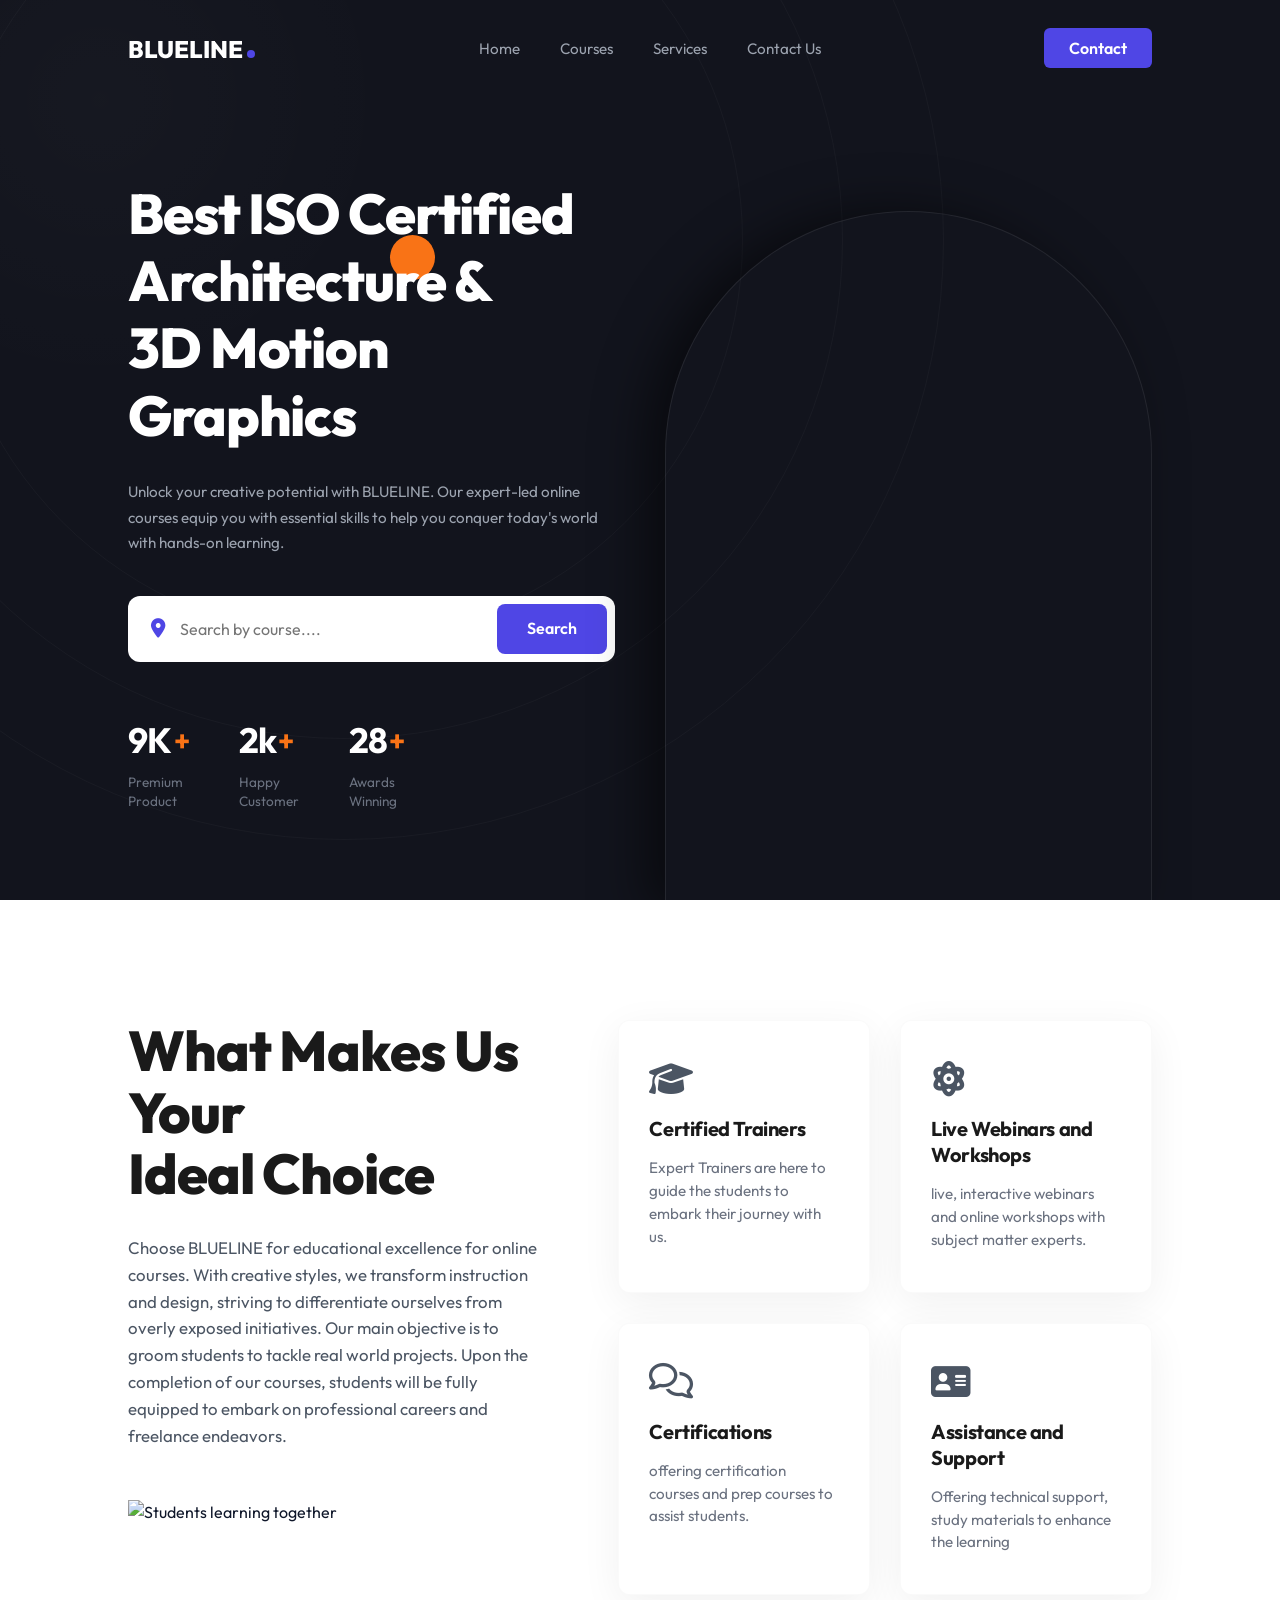
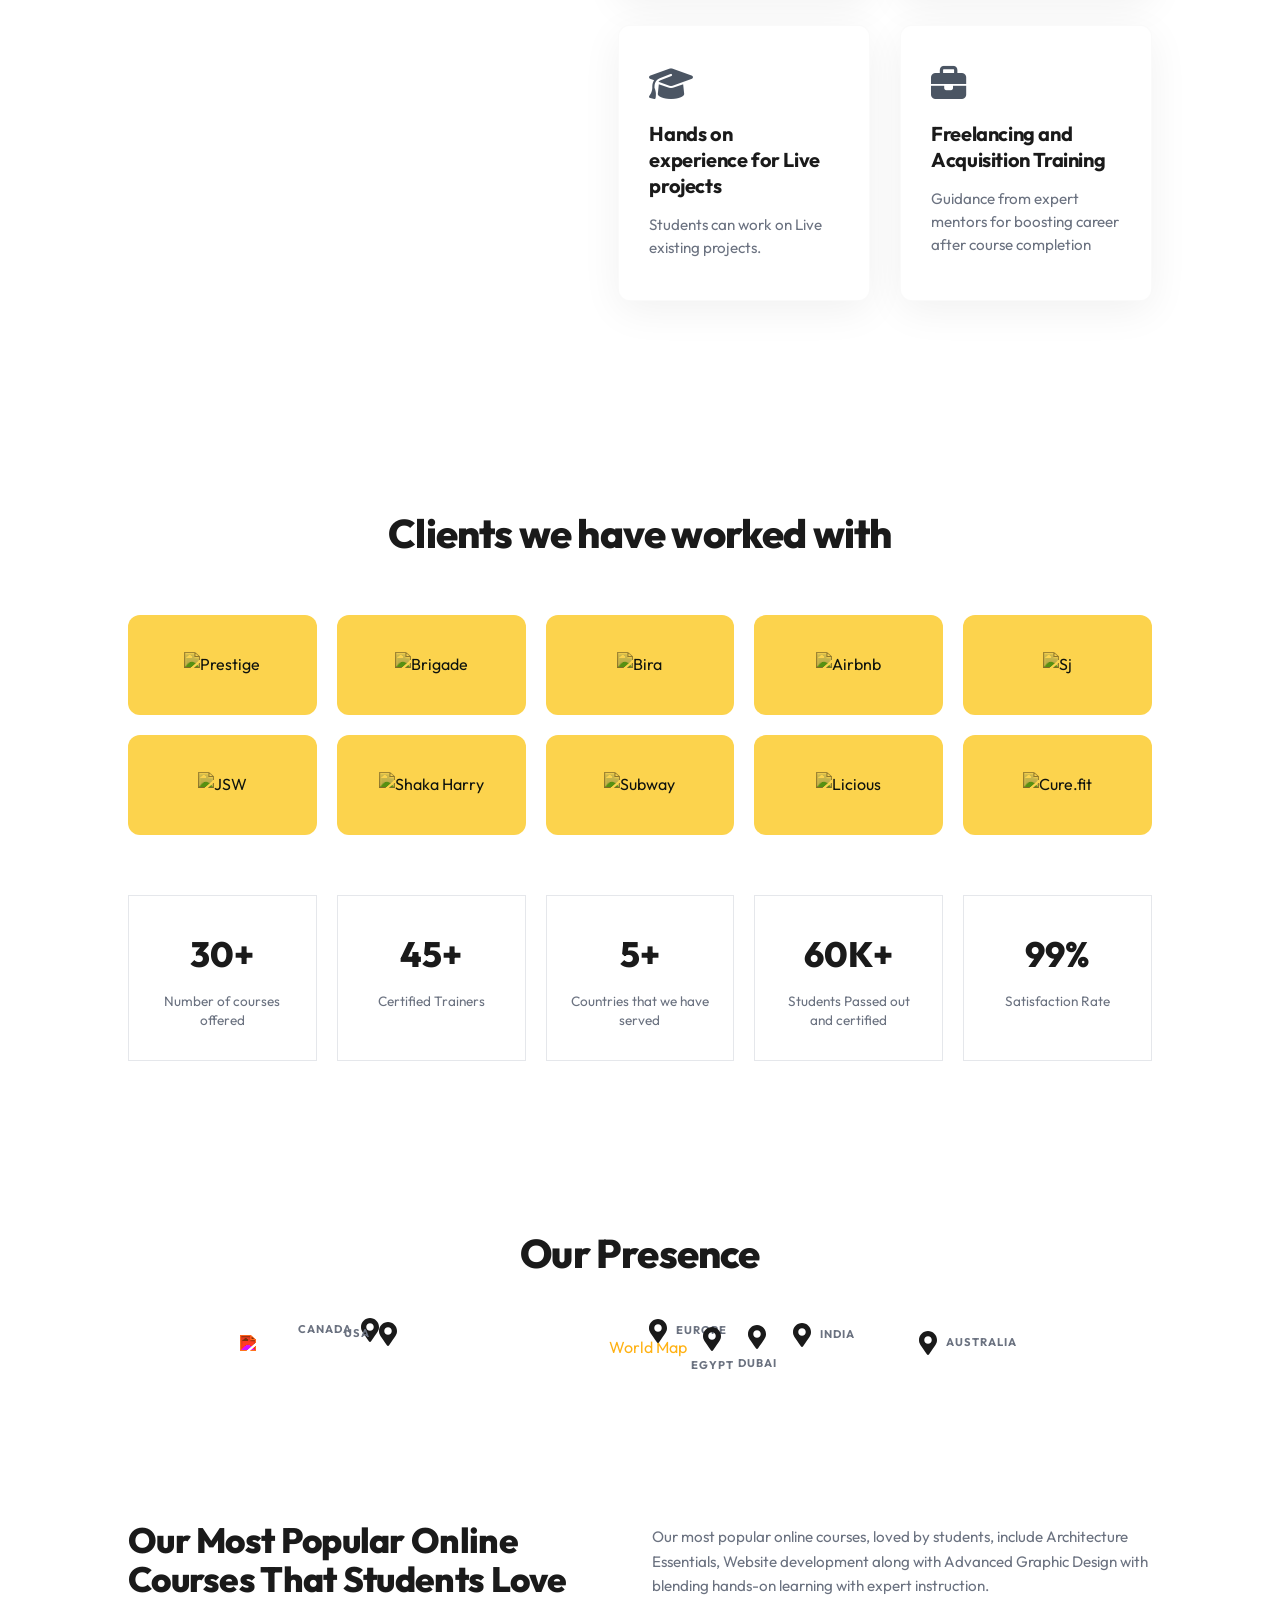
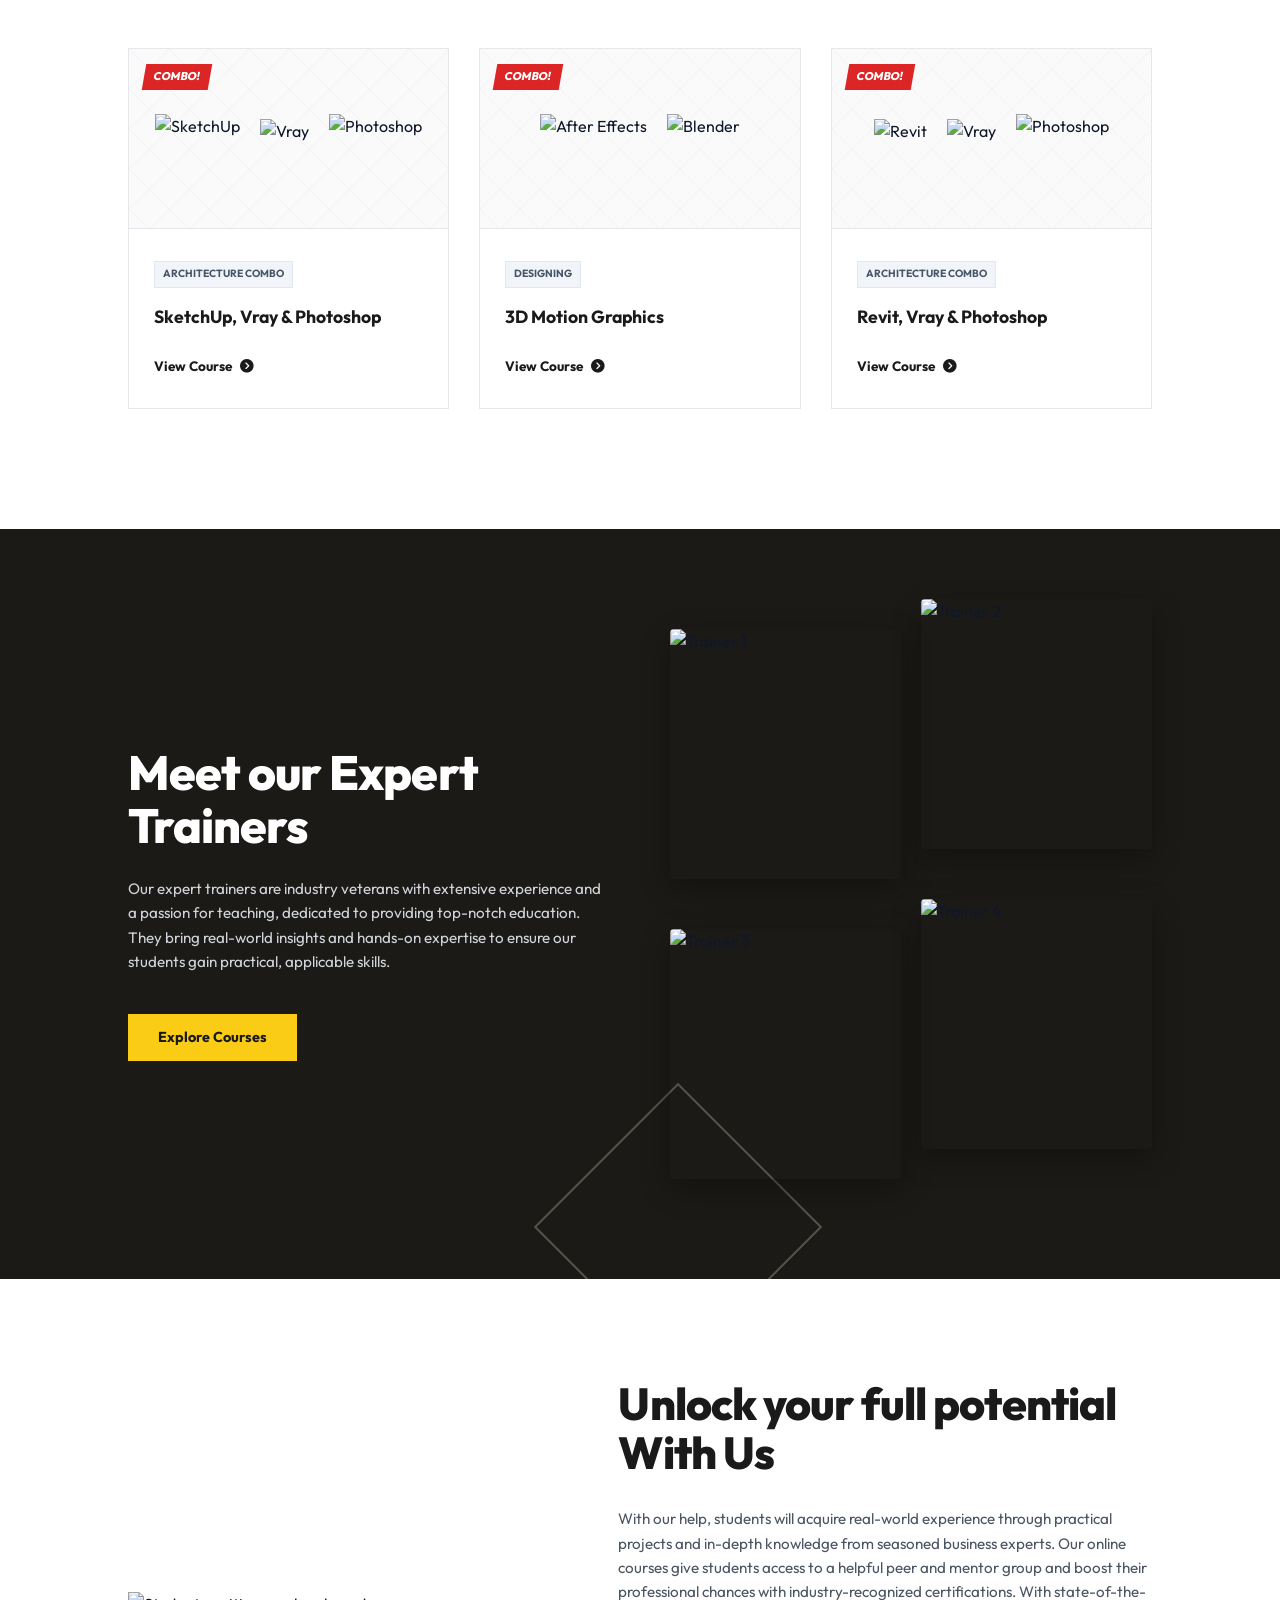
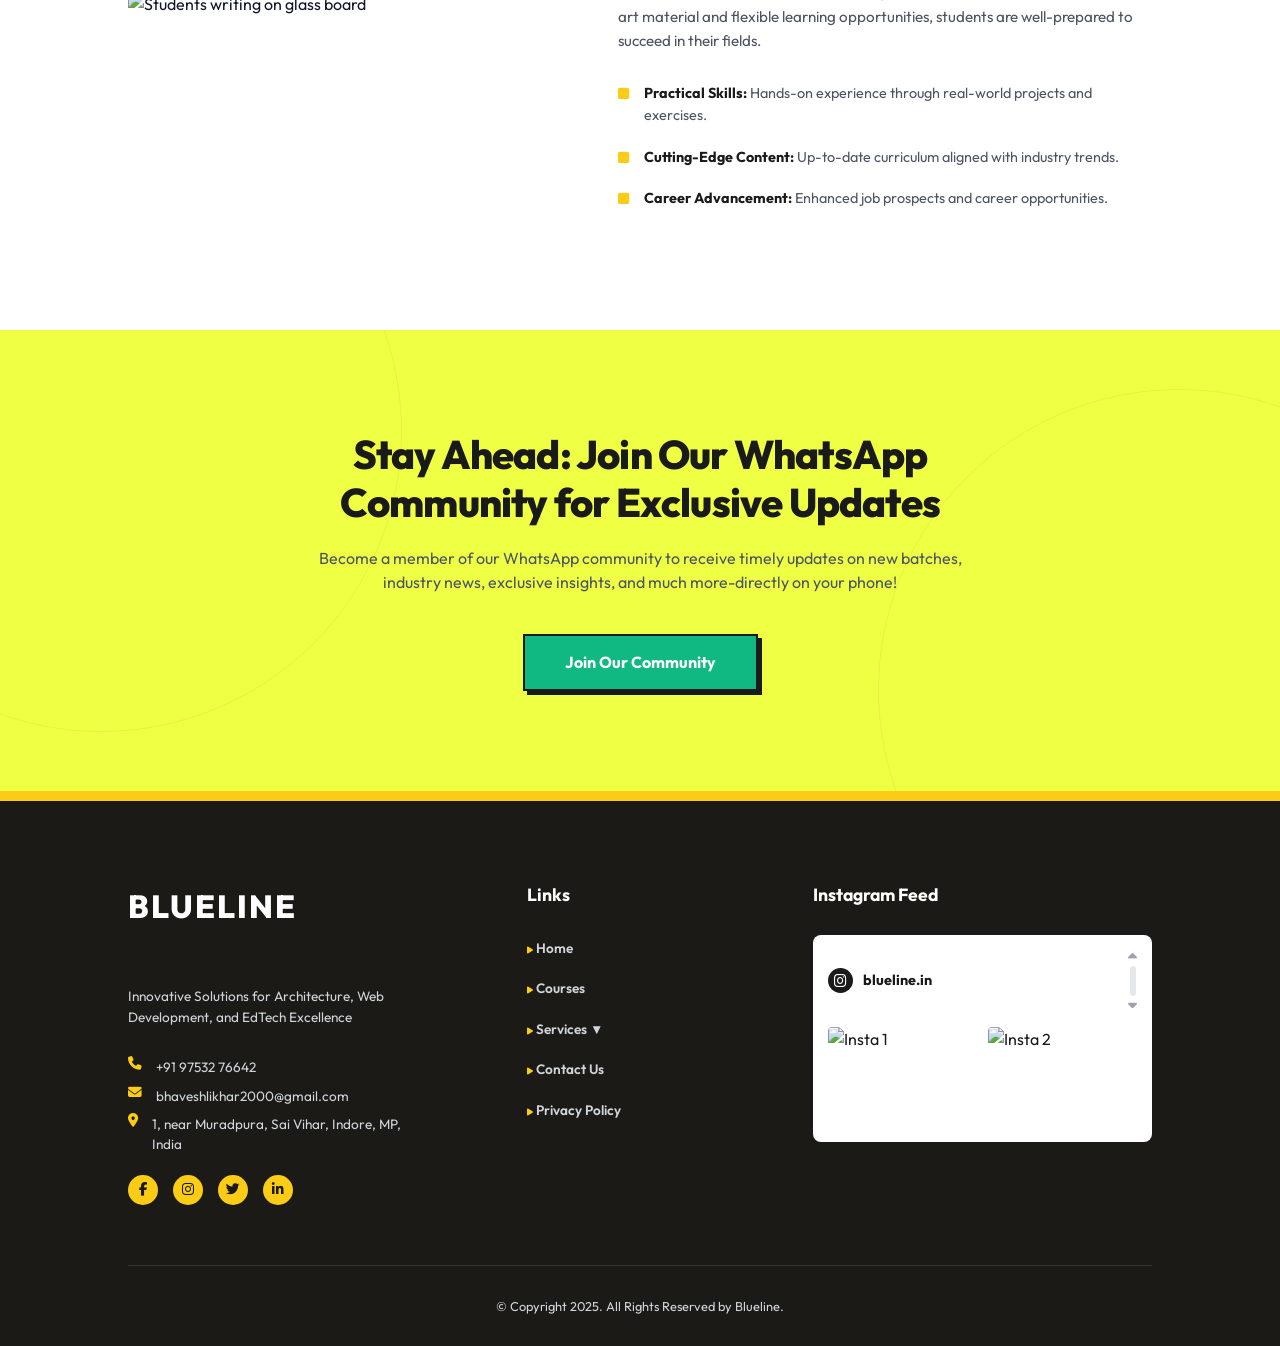
==== index.html @ f43b5055 "Initial commit - Blueline website" ====
<!DOCTYPE html>
<html lang="en">
<head>
    <meta charset="UTF-8">
    <meta name="viewport" content="width=device-width, initial-scale=1.0">
    <title>Blueline | Premier Architecture & 3D Motion Graphics</title>
    <link rel="stylesheet" href="style.css">
    <link rel="preconnect" href="https://fonts.googleapis.com">
    <link rel="preconnect" href="https://fonts.gstatic.com" crossorigin>
    <link href="https://fonts.googleapis.com/css2?family=Outfit:wght@300;400;500;600;700;800&display=swap" rel="stylesheet">
    <link rel="stylesheet" href="https://cdnjs.cloudflare.com/ajax/libs/font-awesome/6.4.0/css/all.min.css">
    <script src="https://cdnjs.cloudflare.com/ajax/libs/gsap/3.12.2/gsap.min.js"></script>
    <script src="https://cdnjs.cloudflare.com/ajax/libs/gsap/3.12.2/ScrollTrigger.min.js"></script>
</head>
<body>

    <!-- NEW HOMYZ-STYLE HERO + NAVBAR -->
    <div class="h-page-bg" id="home">
        <div class="h-bg-rings"></div>
        <div class="h-bg-glow"></div>

        <!-- NAVBAR INSIDE DARK CONTAINER -->
        <nav class="h-navbar">
            <a href="#" class="h-logo">BLUELINE<span class="h-dot"></span></a>
            <ul class="h-nav-links">
                <li><a href="#home">Home</a></li>
                <li><a href="courses.html">Courses</a></li>
                <li><a href="https://www.ishanainterio.in/" target="_blank">Services</a></li>
                <li><a href="contact.html">Contact Us</a></li>
            </ul>
            <div class="h-nav-right">
                <a href="contact.html" class="h-btn-contact">Contact</a>
            </div>
        </nav>

        
        <section class="h-hero">
            <div class="h-hero-container">
                <div class="h-hero-left">
                    <div class="h-title-wrap">
                        <div class="h-orange-circle-bg"></div>
                        <h1>Best ISO Certified<br>Architecture &<br>3D Motion Graphics</h1>
                    </div>
                    <p>Unlock your creative potential with BLUELINE. Our expert-led online courses equip you with essential skills to help you conquer today's world with hands-on learning.</p>
                    
                    <div class="h-search-box">
                        <i class="fa-solid fa-location-dot h-search-icon"></i>
                        <input type="text" placeholder="Search by course....">
                        <a href="courses.html" class="h-btn-search" style="text-decoration:none; display:flex; align-items:center;">Search</a>
                    </div>

                    <div class="h-stats">
                        <div class="h-stat-item">
                            <h3>9K<span class="h-text-orange">+</span></h3>
                            <p>Premium<br>Product</p>
                        </div>
                        <div class="h-stat-item">
                            <h3>2k<span class="h-text-orange">+</span></h3>
                            <p>Happy<br>Customer</p>
                        </div>
                        <div class="h-stat-item">
                            <h3>28<span class="h-text-orange">+</span></h3>
                            <p>Awards<br>Winning</p>
                        </div>
                    </div>
                </div>
                <div class="h-hero-right">
                    <div class="h-arch-image">
                        <img src="https://images.unsplash.com/photo-1486406146926-c627a92ad1ab?auto=format&fit=crop&q=80&w=700" alt="Architecture">
                    </div>
                </div>
            </div>
        </section>
    </div>

    <section class="ideal-choice" id="ideal-choice">
        <div class="ideal-choice-container">
            <!-- Left Content -->
            <div class="ideal-choice-content">
                <h2>What Makes Us Your<br>Ideal Choice</h2>
                <p>Choose BLUELINE for educational excellence for online courses. With creative styles, we transform instruction and design, striving to differentiate ourselves from overly exposed initiatives. Our main objective is to groom students to tackle real world projects. Upon the completion of our courses, students will be fully equipped to embark on professional careers and freelance endeavors.</p>
                <div class="ideal-image-wrapper">
                    <img src="https://images.unsplash.com/photo-1522202176988-66273c2fd55f?auto=format&fit=crop&q=80&w=800" alt="Students learning together">
                </div>
            </div>
            
            <!-- Right Content (Grid) -->
            <div class="ideal-choice-grid">
                <div class="ideal-card reveal">
                    <div class="icon-wrap">
                        <i class="fa-solid fa-graduation-cap"></i>
                    </div>
                    <h3>Certified Trainers</h3>
                    <p>Expert Trainers are here to guide the students to embark their journey with us.</p>
                </div>
                <div class="ideal-card reveal">
                    <div class="icon-wrap">
                        <i class="fa-solid fa-atom"></i>
                    </div>
                    <h3>Live Webinars and<br>Workshops</h3>
                    <p>live, interactive webinars and online workshops with subject matter experts.</p>
                </div>
                <div class="ideal-card reveal">
                    <div class="icon-wrap">
                        <i class="fa-regular fa-comments"></i>
                    </div>
                    <h3>Certifications</h3>
                    <p>offering certification courses and prep courses to assist students.</p>
                </div>
                <div class="ideal-card reveal">
                    <div class="icon-wrap">
                        <i class="fa-solid fa-address-card"></i>
                    </div>
                    <h3>Assistance and<br>Support</h3>
                    <p>Offering technical support, study materials to enhance the learning</p>
                </div>
                <div class="ideal-card reveal">
                    <div class="icon-wrap">
                        <i class="fa-solid fa-graduation-cap"></i>
                    </div>
                    <h3>Hands on<br>experience for Live<br>projects</h3>
                    <p>Students can work on Live existing projects.</p>
                </div>
                <div class="ideal-card reveal">
                    <div class="icon-wrap">
                        <i class="fa-solid fa-briefcase"></i>
                    </div>
                    <h3>Freelancing and<br>Acquisition Training</h3>
                    <p>Guidance from expert mentors for boosting career after course completion</p>
                </div>
            </div>
        </div>
    </section>

    <!-- New Sections -->
    <section class="clients-section">
        <h2 class="section-title">Clients we have worked with</h2>
        <div class="clients-grid">
            <div class="client-logo"><img src="https://via.placeholder.com/150x60/fcd34d/333?text=Prestige" alt="Prestige"></div>
            <div class="client-logo"><img src="https://via.placeholder.com/150x60/fcd34d/333?text=BRIGADE" alt="Brigade"></div>
            <div class="client-logo"><img src="https://via.placeholder.com/150x60/fcd34d/333?text=BIRA+91" alt="Bira"></div>
            <div class="client-logo"><img src="https://via.placeholder.com/150x60/fcd34d/333?text=airbnb" alt="Airbnb"></div>
            <div class="client-logo"><img src="https://via.placeholder.com/150x60/fcd34d/333?text=Sj" alt="Sj"></div>
            <div class="client-logo"><img src="https://via.placeholder.com/150x60/fcd34d/333?text=JSW" alt="JSW"></div>
            <div class="client-logo"><img src="https://via.placeholder.com/150x60/fcd34d/333?text=SHAKA+HARRY" alt="Shaka Harry"></div>
            <div class="client-logo"><img src="https://via.placeholder.com/150x60/fcd34d/333?text=SUBWAY" alt="Subway"></div>
            <div class="client-logo"><img src="https://via.placeholder.com/150x60/fcd34d/333?text=Licious" alt="Licious"></div>
            <div class="client-logo"><img src="https://via.placeholder.com/150x60/fcd34d/333?text=Cure.fit" alt="Cure.fit"></div>
        </div>
        
        <div class="stats-row">
            <div class="stat-box">
                <h4>30+</h4>
                <p>Number of courses offered</p>
            </div>
            <div class="stat-box">
                <h4>45+</h4>
                <p>Certified Trainers</p>
            </div>
            <div class="stat-box">
                <h4>5+</h4>
                <p>Countries that we have served</p>
            </div>
            <div class="stat-box">
                <h4>60K+</h4>
                <p>Students Passed out and certified</p>
            </div>
            <div class="stat-box">
                <h4>99%</h4>
                <p>Satisfaction Rate</p>
            </div>
        </div>
    </section>

    <section class="presence-section">
        <h2 class="section-title">Our Presence</h2>
        <div class="map-container">
            <img src="https://upload.wikimedia.org/wikipedia/commons/8/80/World_map_-_low_resolution.svg" alt="World Map" style="filter: invert(79%) sepia(50%) saturate(1455%) hue-rotate(345deg) brightness(101%) contrast(104%); width: 100%; max-width: 800px; margin: 0 auto; display: block;">
            <!-- Pointers -->
            <div class="map-pin" style="top: 25%; left: 20%;"><span>CANADA</span></div>
            <div class="map-pin" style="top: 40%; left: 22%;"><span>USA</span></div>
            <div class="map-pin" style="top: 30%; left: 52%;"><span>EUROPE</span></div>
            <div class="map-pin" style="top: 45%; left: 68%;"><span>INDIA</span></div>
            <div class="map-pin" style="top: 55%; left: 63%;"><span>DUBAI</span></div>
            <div class="map-pin" style="top: 60%; left: 58%;"><span>EGYPT</span></div>
            <div class="map-pin" style="top: 75%; left: 82%;"><span>AUSTRALIA</span></div>
        </div>
    </section>

    <section class="popular-courses-section">
        <div class="courses-header">
            <h2 class="section-title" style="text-align: left; max-width: 600px;">Our Most Popular Online Courses That Students Love</h2>
            <p>Our most popular online courses, loved by students, include Architecture Essentials, Website development along with Advanced Graphic Design with blending hands-on learning with expert instruction.</p>
        </div>
        
        <div class="courses-row">
            <div class="course-col">
                <div class="course-visual">
                    <span class="combo-badge">COMBO!</span>
                    <div class="software-icons">
                        <img src="https://upload.wikimedia.org/wikipedia/commons/5/59/SketchUp_Logo.svg" alt="SketchUp">
                        <img src="https://upload.wikimedia.org/wikipedia/commons/b/b5/V-Ray_Logo.png" alt="Vray" style="height: 40px; object-fit: contain;">
                        <img src="https://upload.wikimedia.org/wikipedia/commons/a/af/Adobe_Photoshop_CC_icon.svg" alt="Photoshop">
                    </div>
                </div>
                <div class="course-details">
                    <span class="cat-label">ARCHITECTURE COMBO</span>
                    <h4>SketchUp, Vray & Photoshop</h4>
                    <a href="#" class="view-course">View Course <i class="fa-solid fa-circle-chevron-right"></i></a>
                </div>
            </div>
            <div class="course-col">
                <div class="course-visual">
                    <span class="combo-badge">COMBO!</span>
                    <div class="software-icons">
                        <img src="https://upload.wikimedia.org/wikipedia/commons/c/cb/Adobe_After_Effects_CC_icon.svg" alt="After Effects">
                        <img src="https://upload.wikimedia.org/wikipedia/commons/0/0c/Blender_logo_no_text.svg" alt="Blender">
                    </div>
                </div>
                <div class="course-details">
                    <span class="cat-label">DESIGNING</span>
                    <h4>3D Motion Graphics</h4>
                    <a href="#" class="view-course">View Course <i class="fa-solid fa-circle-chevron-right"></i></a>
                </div>
            </div>
            <div class="course-col">
                <div class="course-visual">
                    <span class="combo-badge">COMBO!</span>
                    <div class="software-icons">
                        <img src="https://upload.wikimedia.org/wikipedia/commons/8/87/Revit_2022_Icon.png" alt="Revit" style="height: 40px;">
                        <img src="https://upload.wikimedia.org/wikipedia/commons/b/b5/V-Ray_Logo.png" alt="Vray" style="height: 40px; object-fit: contain;">
                        <img src="https://upload.wikimedia.org/wikipedia/commons/a/af/Adobe_Photoshop_CC_icon.svg" alt="Photoshop">
                    </div>
                </div>
                <div class="course-details">
                    <span class="cat-label">ARCHITECTURE COMBO</span>
                    <h4>Revit, Vray & Photoshop</h4>
                    <a href="#" class="view-course">View Course <i class="fa-solid fa-circle-chevron-right"></i></a>
                </div>
            </div>
        </div>
    </section>

    <div class="expert-trainers-section">
        <div class="trainers-content">
            <h2>Meet our Expert<br>Trainers</h2>
            <p>Our expert trainers are industry veterans with extensive experience and a passion for teaching, dedicated to providing top-notch education. They bring real-world insights and hands-on expertise to ensure our students gain practical, applicable skills.</p>
            <a href="#" class="explore-btn">Explore Courses</a>
        </div>
        <div class="trainers-grid">
            <img src="https://images.unsplash.com/photo-1573496359142-b8d87734a5a2?auto=format&fit=crop&q=80&w=400" alt="Trainer 1" class="t-img-1">
            <img src="https://images.unsplash.com/photo-1522071820081-009f0129c71c?auto=format&fit=crop&q=80&w=400" alt="Trainer 2" class="t-img-2">
            <img src="https://images.unsplash.com/photo-1556761175-5975db4db560?auto=format&fit=crop&q=80&w=400" alt="Trainer 3" class="t-img-3">
            <img src="https://images.unsplash.com/photo-1573497019940-1c28c88b4f3e?auto=format&fit=crop&q=80&w=400" alt="Trainer 4" class="t-img-4">
        </div>
    </div>

    <section class="unlock-potential-section">
        <div class="unlock-container">
            <div class="unlock-image-wrapper">
                <img src="https://images.unsplash.com/photo-1552664730-d307ca884978?auto=format&fit=crop&q=80&w=800" alt="Students writing on glass board">
            </div>
            <div class="unlock-content">
                <h2>Unlock your full potential<br>With Us</h2>
                <p>With our help, students will acquire real-world experience through practical projects and in-depth knowledge from seasoned business experts. Our online courses give students access to a helpful peer and mentor group and boost their professional chances with industry-recognized certifications. With state-of-the-art material and flexible learning opportunities, students are well-prepared to succeed in their fields.</p>
                <ul class="unlock-benefits">
                    <li>
                        <i class="fa-solid fa-square" style="color: #facc15;"></i>
                        <span><strong>Practical Skills:</strong> Hands-on experience through real-world projects and exercises.</span>
                    </li>
                    <li>
                        <i class="fa-solid fa-square" style="color: #facc15;"></i>
                        <span><strong>Cutting-Edge Content:</strong> Up-to-date curriculum aligned with industry trends.</span>
                    </li>
                    <li>
                        <i class="fa-solid fa-square" style="color: #facc15;"></i>
                        <span><strong>Career Advancement:</strong> Enhanced job prospects and career opportunities.</span>
                    </li>
                </ul>
            </div>
        </div>
    </section>

    <section class="whatsapp-community-section">
        <div class="whatsapp-content">
            <h2>Stay Ahead: Join Our WhatsApp<br>Community for Exclusive Updates</h2>
            <p>Become a member of our WhatsApp community to receive timely updates on new batches,<br>industry news, exclusive insights, and much more-directly on your phone!</p>
            <a href="#" class="whatsapp-btn">Join Our Community</a>
        </div>
    </section>

    <footer class="lomos-footer">
        <div class="footer-grid">
            <div class="footer-brand">
                <h3 class="footer-logo">BLUELINE</h3>
                <p>Innovative Solutions for Architecture, Web Development, and EdTech Excellence</p>
                <div class="footer-contact-info">
                    <p><i class="fa-solid fa-phone" style="color:#facc15; margin-right:8px;"></i> +91 97532 76642</p>
                    <p><i class="fa-solid fa-envelope" style="color:#facc15; margin-right:8px;"></i> bhaveshlikhar2000@gmail.com</p>
                    <p><i class="fa-solid fa-location-dot" style="color:#facc15; margin-right:8px;"></i> 1, near Muradpura, Sai Vihar, Indore, MP, India</p>
                </div>
                <div class="social-links">
                    <a href="#"><i class="fa-brands fa-facebook-f"></i></a>
                    <a href="#"><i class="fa-brands fa-instagram"></i></a>
                    <a href="#"><i class="fa-brands fa-twitter"></i></a>
                    <a href="#"><i class="fa-brands fa-linkedin-in"></i></a>
                </div>
            </div>
            <div class="footer-nav">
                <h4>Links</h4>
                <ul>
                    <li><a href="#"><i class="fa-solid fa-play" style="font-size: 0.5rem; color: #facc15;"></i> Home</a></li>
                    <li><a href="courses.html"><i class="fa-solid fa-play" style="font-size: 0.5rem; color: #facc15;"></i> Courses</a></li>
                    <li><a href="https://www.ishanainterio.in/" target="_blank"><i class="fa-solid fa-play" style="font-size: 0.5rem; color: #facc15;"></i> Services ▼</a></li>
                    <li><a href="contact.html"><i class="fa-solid fa-play" style="font-size: 0.5rem; color: #facc15;"></i> Contact Us</a></li>
                    <li><a href="#"><i class="fa-solid fa-play" style="font-size: 0.5rem; color: #facc15;"></i> Privacy Policy</a></li>
                </ul>
            </div>
            <div class="footer-instagram">
                <h4>Instagram Feed</h4>
                <div class="insta-widget">
                    <div class="insta-header">
                        <i class="fa-brands fa-instagram insta-icon"></i>
                        <span>blueline.in</span>
                        <div class="scroll-arrows">
                            <i class="fa-solid fa-caret-up"></i>
                            <div class="scrollbar"></div>
                            <i class="fa-solid fa-caret-down"></i>
                        </div>
                    </div>
                    <div class="insta-images">
                        <div class="insta-img">
                            <img src="https://images.unsplash.com/photo-1600596542815-ffad4c1539a9?auto=format&fit=crop&q=80&w=200" alt="Insta 1">
                            <i class="fa-solid fa-play"></i>
                        </div>
                        <div class="insta-img">
                            <img src="https://images.unsplash.com/photo-1600607687939-ce8a6c25118c?auto=format&fit=crop&q=80&w=200" alt="Insta 2">
                            <i class="fa-solid fa-play"></i>
                        </div>
                    </div>
                </div>
            </div>
        </div>
        <div class="footer-copyright">
            <p>&copy; Copyright 2025. All Rights Reserved by Blueline.</p>
        </div>
    </footer>
</div> <!-- End page-container -->

    <script src="script.js"></script>
</body>
</html>
---- style.css ----
/* Global Styles & Variables */
:root {
    --primary: #9333ea; /* Purple from Flowline */
    --primary-gradient: linear-gradient(135deg, #9333ea, #3b82f6);
    --bg-light: #f8fafc;
    --bg-dark: #020617; /* Deep Navy from Flowline */
    --text-main: #0f172a;
    --text-muted: #64748b;
    --glass: rgba(255, 255, 255, 0.7);
    --glass-dark: rgba(15, 23, 42, 0.8);
    --border: rgba(0, 0, 0, 0.1);
    --border-light: rgba(255, 255, 255, 0.1);
    --transition: all 0.4s cubic-bezier(0.4, 0, 0.2, 1);
}

* {
    margin: 0;
    padding: 0;
    box-sizing: border-box;
    font-family: 'Outfit', sans-serif;
}

body {
    background-color: #12141d;
    color: var(--text-main);
    overflow-x: hidden;
    line-height: 1.6;
}

/* Scrollbar */
::-webkit-scrollbar {
    width: 8px;
}
::-webkit-scrollbar-track {
    background: var(--bg-dark);
}
::-webkit-scrollbar-thumb {
    background: var(--primary);
    border-radius: 10px;
}

/* Typography */
h1, h2, h3 {
    font-weight: 700;
    letter-spacing: -0.02em;
}

.gradient-text {
    background: linear-gradient(135deg, var(--primary), var(--accent));
    -webkit-background-clip: text;
    -webkit-text-fill-color: transparent;
}

/* Navbar */
/* Generic nav — only applies to OLD nav, not h-navbar */
nav:not(.h-navbar) {
    position: absolute;
    top: 0;
    width: 100%;
    padding: 1.5rem 5%;
    display: flex;
    justify-content: space-between;
    align-items: center;
    z-index: 1000;
    background: transparent;
    transition: var(--transition);
}

.logo {
    display: flex;
    align-items: center;
    gap: 12px;
    height: 120px;
    text-decoration: none;
    transition: var(--transition);
}

.logo img {
    height: 100%;
    width: auto;
}

.nav-links {
    display: flex;
    gap: 2.5rem;
    list-style: none;
}

.nav-links a {
    text-decoration: none;
    color: var(--text-muted);
    font-weight: 500;
    transition: var(--transition);
    font-size: 0.95rem;
}

.nav-links a:hover {
    color: var(--primary);
}

.cta-btn {
    padding: 0.8rem 1.8rem;
    background: var(--primary);
    color: white;
    border-radius: 50px;
    text-decoration: none;
    font-weight: 600;
    transition: var(--transition);
    border: none;
    cursor: pointer;
}

.cta-btn:hover {
    transform: translateY(-3px);
    box-shadow: 0 10px 20px rgba(59, 130, 246, 0.3);
}

/* Hero Section - Flowline Style */
.hero {
    height: auto;
    min-height: 90vh;
    display: flex;
    flex-direction: column;
    align-items: center;
    justify-content: center;
    padding: 160px 10% 80px;
    background: radial-gradient(circle at top, #f3e8ff, #f8fafc, #fff);
    text-align: center;
    overflow: hidden;
    border-radius: 40px;
    margin: 20px;
}

.rating-box {
    margin-bottom: 2rem;
    display: flex;
    flex-direction: column;
    align-items: center;
    gap: 8px;
}

.stars {
    color: #f59e0b;
    font-size: 0.9rem;
    display: flex;
    gap: 4px;
}

.rating-box span {
    font-size: 0.85rem;
    color: var(--text-muted);
    font-weight: 500;
}

.trust-icons {
    display: flex;
    gap: 2rem;
    justify-content: center;
    margin-top: 2rem;
    color: var(--text-muted);
    font-size: 0.75rem;
    font-weight: 700;
    text-transform: uppercase;
    letter-spacing: 1px;
}

.trust-icons span {
    display: flex;
    align-items: center;
    gap: 8px;
}

.hero-content {
    max-width: 900px;
    z-index: 2;
}

.hero h1 {
    font-size: 5rem;
    font-weight: 800;
    line-height: 1;
    margin-bottom: 2rem;
    color: #0f172a;
}

.hero p {
    font-size: 1.25rem;
    line-height: 1.6;
    color: var(--text-muted);
    margin: 0 auto 3rem;
    max-width: 600px;
}

.hero-btns {
    display: flex;
    gap: 1rem;
    justify-content: center;
    margin-bottom: 80px;
}

/* Dashboard Preview */
.dashboard-preview {
    width: 100%;
    max-width: 1050px;
    margin: 0 auto;
    border-radius: 24px;
    background: white;
    border: 1px solid var(--border);
    box-shadow: 0 50px 100px -20px rgba(0,0,0,0.15), 0 30px 60px -30px rgba(0,0,0,0.2);
    overflow: hidden;
    transform: perspective(1000px) rotateX(2deg) translateY(40px);
    opacity: 0;
    transition: var(--transition);
}

.dashboard-preview:hover {
    transform: perspective(1000px) rotateX(0deg) translateY(35px);
}

.dashboard-preview img {
    width: 100%;
    display: block;
}

/* Gradient Button - Flowline Style */
.cta-btn {
    padding: 0.9rem 2rem;
    background: var(--primary-gradient);
    color: white;
    border-radius: 999px;
    text-decoration: none;
    font-weight: 600;
    font-size: 1rem;
    display: flex;
    align-items: center;
    gap: 12px;
    transition: var(--transition);
    border: none;
    cursor: pointer;
}

.cta-btn i {
    background: rgba(255,255,255,0.2);
    width: 28px;
    height: 28px;
    border-radius: 50%;
    display: flex;
    align-items: center;
    justify-content: center;
    font-size: 0.8rem;
}

.cta-btn:hover {
    transform: scale(1.02) translateY(-2px);
    box-shadow: 0 15px 30px rgba(147, 51, 234, 0.3);
}

.btn-secondary {
    padding: 0.9rem 2rem;
    border: 1px solid var(--border);
    border-radius: 999px;
    color: var(--text-main);
    text-decoration: none;
    font-weight: 600;
    transition: var(--transition);
    background: white;
}

.btn-secondary:hover {
    background: var(--glass-border);
}

/* Ideal Choice Section */
.ideal-choice {
    padding: 120px 10%;
    background: #ffffff;
}

.ideal-choice-container {
    display: grid;
    grid-template-columns: 1fr 1.3fr;
    gap: 80px;
    align-items: start;
    max-width: 1400px;
    margin: 0 auto;
}

.ideal-choice-content h2 {
    font-size: 3.5rem;
    font-weight: 800;
    color: #1a1a1a;
    line-height: 1.1;
    margin-bottom: 30px;
}

.ideal-choice-content p {
    color: #4b5563;
    font-size: 1.05rem;
    line-height: 1.6;
    margin-bottom: 50px;
}

.ideal-image-wrapper {
    position: relative;
    width: 100%;
    margin-top: 20px;
}

.yellow-offset {
    position: absolute;
    top: 20px;
    left: -20px;
    right: 30px;
    bottom: -20px;
    background-color: #facc15;
    z-index: 1;
}

.ideal-image-wrapper img {
    position: relative;
    z-index: 2;
    width: 100%;
    height: auto;
    display: block;
}

.ideal-choice-grid {
    display: grid;
    grid-template-columns: 1fr 1fr;
    gap: 30px;
}

.ideal-card {
    background: #ffffff;
    border-radius: 12px;
    padding: 40px 30px;
    box-shadow: 0 10px 40px rgba(0,0,0,0.06);
    border: 1px solid rgba(0,0,0,0.02);
    transition: all 0.3s ease;
}

.ideal-card:hover {
    transform: translateY(-5px);
    box-shadow: 0 15px 50px rgba(0,0,0,0.1);
}

.ideal-card .icon-wrap {
    font-size: 2.2rem;
    color: #4b5563;
    margin-bottom: 20px;
    display: flex;
    align-items: center;
}

.ideal-card h3 {
    font-size: 1.25rem;
    font-weight: 700;
    color: #1a1a1a;
    margin-bottom: 15px;
    line-height: 1.3;
}

.ideal-card p {
    font-size: 0.95rem;
    color: #6b7280;
    line-height: 1.5;
}

@media (max-width: 1024px) {
    .ideal-choice-container {
        grid-template-columns: 1fr;
        gap: 60px;
    }
    .ideal-image-wrapper {
        max-width: 600px;
    }
}

/* Dark Section Transition */
.dark-base {
    background: var(--bg-dark);
    color: white;
}

.dark-base h2, .dark-base .gradient-text {
    color: white;
}

.dark-base .section-label {
    color: var(--primary);
}

.dark-base .card {
    background: rgba(255,255,255,0.03);
    border-color: rgba(255,255,255,0.1);
}

.section-header {
    text-align: center;
    margin-bottom: 60px;
}

.section-label {
    text-transform: uppercase;
    color: var(--primary);
    font-weight: 700;
    font-size: 0.8rem;
    letter-spacing: 3px;
    margin-bottom: 1rem;
    display: block;
}

/* Service Grid */
.grid {
    display: grid;
    grid-template-columns: repeat(auto-fit, minmax(300px, 1fr));
    gap: 2rem;
}

.card {
    background: var(--bg-card);
    padding: 2.5rem;
    border-radius: 24px;
    border: 1px solid var(--glass-border);
    transition: var(--transition);
    position: relative;
    overflow: hidden;
}

.card:hover {
    border-color: var(--primary);
    transform: translateY(-10px);
}

.card i {
    font-size: 2.5rem;
    color: var(--primary);
    margin-bottom: 1.5rem;
    display: block;
}

.card h3 {
    margin-bottom: 1rem;
    font-size: 1.5rem;
}

.card p {
    color: var(--text-muted);
}

/* stats */
.stats {
    display: flex;
    justify-content: space-around;
    padding: 60px 10%;
    background: var(--bg-card);
    border-top: 1px solid var(--glass-border);
    border-bottom: 1px solid var(--glass-border);
}

.stat-item {
    text-align: center;
}

.stat-num {
    font-size: 3rem;
    font-weight: 800;
    color: var(--primary);
    display: block;
}

.stat-label {
    color: var(--text-muted);
    font-size: 0.9rem;
}

/* Gallery */
.gallery {
    display: grid;
    grid-template-columns: repeat(auto-fill, minmax(280px, 1fr));
    gap: 1.5rem;
}

.gallery-item {
    position: relative;
    border-radius: 20px;
    overflow: hidden;
    height: 350px;
}

.gallery-item img {
    width: 100%;
    height: 100%;
    object-fit: cover;
    transition: var(--transition);
}

.gallery-overlay {
    position: absolute;
    inset: 0;
    background: linear-gradient(to top, rgba(0,0,0,0.8), transparent);
    display: flex;
    flex-direction: column;
    justify-content: flex-end;
    padding: 2rem;
    opacity: 0;
    transition: var(--transition);
}

.gallery-item:hover img {
    transform: scale(1.1);
}

.gallery-item:hover .gallery-overlay {
    opacity: 1;
}

/* Footer */
footer {
    padding: 80px 10% 40px;
    background: #020617;
    border-top: 1px solid var(--glass-border);
}

.footer-content {
    display: grid;
    grid-template-columns: 2fr 1fr 1fr 1.5fr;
    gap: 4rem;
    margin-bottom: 60px;
}

.footer-logo {
    margin-bottom: 1.5rem;
    height: 90px;
}

.footer-logo img {
    height: 100%;
    mix-blend-mode: lighten;
    filter: brightness(2);
}

.footer-links h4 {
    margin-bottom: 1.5rem;
}

.footer-links ul {
    list-style: none;
}

.footer-links li {
    margin-bottom: 0.8rem;
}

.footer-links a {
    color: var(--text-muted);
    text-decoration: none;
    transition: var(--transition);
}

.footer-links a:hover {
    color: var(--primary);
}

.newsletter input {
    width: 100%;
    padding: 1rem;
    background: var(--glass);
    border: 1px solid var(--glass-border);
    border-radius: 12px;
    color: white;
    margin-bottom: 1rem;
}

.footer-bottom {
    text-align: center;
    padding-top: 40px;
    border-top: 1px solid var(--glass-border);
    color: var(--text-muted);
    font-size: 0.9rem;
}

/* Responsive */
@media (max-width: 768px) {
    .nav-links { display: none; }
    .logo { height: 60px; }
    .hero h1 { font-size: 3rem; }
    .footer-content { grid-template-columns: 1fr; }
}

/* New Sections After Ideal Choice */
.section-title {
    font-size: 2.5rem;
    font-weight: 800;
    color: #1a1a1a;
    text-align: center;
    margin-bottom: 50px;
}

.clients-section {
    padding: 80px 10%;
    background: #ffffff;
}

.clients-grid {
    display: grid;
    grid-template-columns: repeat(5, 1fr);
    gap: 20px;
    margin-bottom: 60px;
}

.client-logo {
    background: #fcd34d;
    border-radius: 12px;
    height: 100px;
    display: flex;
    align-items: center;
    justify-content: center;
    padding: 20px;
}

.client-logo img {
    max-width: 100%;
    max-height: 100%;
    object-fit: contain;
    mix-blend-mode: multiply;
}

.stats-row {
    display: flex;
    justify-content: space-between;
    gap: 20px;
    margin-top: 40px;
}

.stat-box {
    flex: 1;
    border: 1px solid #e5e7eb;
    padding: 30px 20px;
    text-align: center;
    background: #ffffff;
}

.stat-box h4 {
    font-size: 2.2rem;
    font-weight: 800;
    color: #1a1a1a;
    margin-bottom: 10px;
}

.stat-box p {
    font-size: 0.85rem;
    color: #6b7280;
    line-height: 1.4;
}

.presence-section {
    padding: 80px 10%;
    background: #ffffff;
    text-align: center;
}

.map-container {
    position: relative;
    max-width: 900px;
    margin: 0 auto;
}

.map-pin {
    position: absolute;
    width: 24px;
    height: 24px;
    background: url('data:image/svg+xml;utf8,<svg viewBox="0 0 384 512" xmlns="http://www.w3.org/2000/svg"><path d="M172.3 501.7C27 291 0 269.4 0 192 0 86 86 0 192 0s192 86 192 192c0 77.4-27 99-172.3 309.7-9.5 13.8-29.9 13.8-39.4 0zM192 272c44.2 0 80-35.8 80-80s-35.8-80-80-80-80 35.8-80 80 35.8 80 80 80z" fill="%231a1a1a"/></svg>') no-repeat center;
    transform: translate(-50%, -100%);
}

.map-pin span {
    position: absolute;
    white-space: nowrap;
    top: 50%;
    transform: translateY(-50%);
    font-size: 0.7rem;
    font-weight: 700;
    color: #6b7280;
    letter-spacing: 1px;
}

.map-pin:nth-child(2) span { right: 30px; }
.map-pin:nth-child(3) span { right: 30px; }
.map-pin:nth-child(4) span { left: 30px; }
.map-pin:nth-child(5) span { left: 30px; }
.map-pin:nth-child(6) span { top: 30px; left: 50%; transform: translateX(-50%); }
.map-pin:nth-child(7) span { top: 30px; left: 50%; transform: translateX(-50%); }
.map-pin:nth-child(8) span { left: 30px; }

.popular-courses-section {
    padding: 80px 10% 120px;
    background: #ffffff;
}

.courses-header {
    display: flex;
    justify-content: space-between;
    align-items: flex-end;
    margin-bottom: 50px;
    gap: 40px;
}

.courses-header .section-title {
    margin-bottom: 0;
    line-height: 1.1;
    font-size: 2.2rem;
}

.courses-header p {
    max-width: 500px;
    color: #6b7280;
    font-size: 0.95rem;
    line-height: 1.6;
}

.courses-row {
    display: grid;
    grid-template-columns: repeat(3, 1fr);
    gap: 30px;
}

.course-col {
    border: 1px solid #e5e7eb;
    background: #ffffff;
    display: flex;
    flex-direction: column;
}

.course-visual {
    height: 180px;
    position: relative;
    border-bottom: 1px solid #e5e7eb;
    display: flex;
    align-items: center;
    justify-content: center;
    background: #fafafa;
    background-image: url('data:image/svg+xml;utf8,<svg width="100" height="100" xmlns="http://www.w3.org/2000/svg"><g fill="none" stroke="%23e5e7eb" stroke-width="1"><path d="M0 0l100 100M100 0L0 100"/></g></svg>');
    background-size: 40px;
}

.combo-badge {
    position: absolute;
    top: 15px;
    left: 15px;
    background: #dc2626;
    color: white;
    font-weight: 800;
    font-size: 0.7rem;
    padding: 4px 10px;
    transform: skew(-10deg);
}

.software-icons {
    display: flex;
    align-items: center;
    gap: 20px;
}

.software-icons img {
    height: 50px;
    width: auto;
    object-fit: contain;
}

.course-details {
    padding: 30px 25px;
}

.cat-label {
    display: inline-block;
    background: #f1f5f9;
    color: #475569;
    font-size: 0.65rem;
    font-weight: 700;
    padding: 4px 8px;
    margin-bottom: 15px;
    border: 1px solid #e2e8f0;
}

.course-details h4 {
    font-size: 1.1rem;
    font-weight: 700;
    color: #1a1a1a;
    margin-bottom: 25px;
}

.view-course {
    display: flex;
    align-items: center;
    gap: 8px;
    color: #1a1a1a;
    font-weight: 700;
    font-size: 0.85rem;
    text-decoration: none;
}

@media (max-width: 1024px) {
    .clients-grid { grid-template-columns: repeat(3, 1fr); }
    .stats-row { flex-wrap: wrap; }
    .stat-box { min-width: 150px; }
    .courses-header { flex-direction: column; align-items: flex-start; }
    .courses-row { grid-template-columns: 1fr; }
}
@media (max-width: 768px) {
    .clients-grid { grid-template-columns: repeat(2, 1fr); }
}

/* Expert Trainers Section */
.expert-trainers-section {
    background: #1c1a17;
    padding: 100px 10%;
    display: grid;
    grid-template-columns: 1fr 1fr;
    gap: 60px;
    align-items: center;
    position: relative;
    overflow: hidden;
}

.expert-trainers-section::before {
    content: '';
    position: absolute;
    left: 45%;
    bottom: -50px;
    width: 200px;
    height: 200px;
    border: 2px solid #55534c;
    transform: rotate(45deg);
    z-index: 0;
}

.trainers-content {
    position: relative;
    z-index: 1;
    color: white;
}

.trainers-content h2 {
    font-size: 3rem;
    font-weight: 800;
    margin-bottom: 25px;
    line-height: 1.1;
}

.trainers-content p {
    color: #d1d5db;
    font-size: 0.95rem;
    line-height: 1.6;
    margin-bottom: 40px;
    max-width: 500px;
}

.explore-btn {
    display: inline-block;
    background: #facc15;
    color: #1a1a1a;
    padding: 12px 30px;
    font-weight: 700;
    text-decoration: none;
    font-size: 0.9rem;
    transition: all 0.3s ease;
}

.explore-btn:hover {
    background: white;
}

.trainers-grid {
    position: relative;
    z-index: 1;
    display: grid;
    grid-template-columns: 1fr 1fr;
    gap: 20px;
}

.trainers-grid img {
    width: 100%;
    height: 250px;
    object-fit: cover;
    box-shadow: 0 10px 30px rgba(0,0,0,0.3);
}

.t-img-1 { border-radius: 4px; }
.t-img-2 { border-radius: 4px; margin-top: -30px; }
.t-img-3 { border-radius: 4px; margin-top: 30px; }
.t-img-4 { border-radius: 4px; }

/* Unlock Potential Section */
.unlock-potential-section {
    padding: 100px 10%;
    background: #ffffff;
}

.unlock-container {
    display: grid;
    grid-template-columns: 1fr 1.3fr;
    gap: 80px;
    align-items: center;
}

.unlock-content h2 {
    font-size: 2.8rem;
    font-weight: 800;
    color: #1a1a1a;
    line-height: 1.1;
    margin-bottom: 30px;
}

.unlock-content p {
    color: #4b5563;
    font-size: 0.95rem;
    line-height: 1.6;
    margin-bottom: 30px;
}

.unlock-benefits {
    list-style: none;
}

.unlock-benefits li {
    display: flex;
    align-items: flex-start;
    gap: 15px;
    margin-bottom: 20px;
}

.unlock-benefits li i {
    font-size: 0.8rem;
    margin-top: 5px;
}

.unlock-benefits li span {
    font-size: 0.9rem;
    color: #4b5563;
    line-height: 1.5;
}

.unlock-benefits strong {
    color: #1a1a1a;
}

/* WhatsApp Community Section */
.whatsapp-community-section {
    background: #efff44;
    padding: 100px 10%;
    text-align: center;
    position: relative;
    border-bottom: 10px solid #facc15;
    overflow: hidden;
}

.whatsapp-community-section::before, .whatsapp-community-section::after {
    content: '';
    position: absolute;
    border: 1px solid rgba(0,0,0,0.05);
    border-radius: 50%;
    width: 600px;
    height: 600px;
}

.whatsapp-community-section::before { top: -200px; left: -200px; }
.whatsapp-community-section::after { bottom: -200px; right: -200px; }

.whatsapp-content {
    position: relative;
    z-index: 2;
}

.whatsapp-content h2 {
    font-size: 2.5rem;
    font-weight: 800;
    color: #1a1a1a;
    line-height: 1.2;
    margin-bottom: 20px;
}

.whatsapp-content p {
    color: #4b5563;
    font-size: 1rem;
    line-height: 1.5;
    margin-bottom: 40px;
}

.whatsapp-btn {
    display: inline-block;
    background: #10b981;
    color: white;
    padding: 14px 40px;
    font-weight: 700;
    text-decoration: none;
    font-size: 1rem;
    border: 2px solid #1a1a1a;
    box-shadow: 4px 4px 0px #1a1a1a;
    transition: all 0.2s ease;
}

.whatsapp-btn:hover {
    transform: translate(2px, 2px);
    box-shadow: 2px 2px 0px #1a1a1a;
}

/* Footer Lomos */
.lomos-footer {
    background: #1c1a17;
    color: white;
    padding: 80px 10% 30px;
}

.footer-grid {
    display: grid;
    grid-template-columns: 1.5fr 1fr 1.5fr;
    gap: 60px;
    margin-bottom: 60px;
}

.footer-brand .footer-logo {
    font-size: 2rem;
    font-weight: 800;
    letter-spacing: 2px;
    margin-bottom: 15px;
}

.footer-brand p {
    color: #d1d5db;
    font-size: 0.85rem;
    line-height: 1.5;
    margin-bottom: 30px;
    max-width: 300px;
}

.social-links {
    display: flex;
    gap: 15px;
}

.social-links a {
    display: flex;
    align-items: center;
    justify-content: center;
    width: 30px;
    height: 30px;
    background: #facc15;
    color: #1a1a1a;
    border-radius: 50%;
    text-decoration: none;
    font-size: 0.85rem;
    transition: transform 0.3s;
}

.social-links a:hover {
    transform: scale(1.1);
}

.footer-nav h4, .footer-instagram h4 {
    font-size: 1.1rem;
    margin-bottom: 25px;
    color: white;
}

.footer-nav ul {
    list-style: none;
}

.footer-nav li {
    margin-bottom: 15px;
}

.footer-nav a {
    color: #d1d5db;
    text-decoration: none;
    font-size: 0.85rem;
    font-weight: 600;
    transition: color 0.3s;
}

.footer-nav a:hover {
    color: #facc15;
}

.insta-widget {
    background: white;
    border-radius: 8px;
    padding: 15px;
    color: #1a1a1a;
    display: flex;
    flex-direction: column;
    gap: 15px;
}

.insta-header {
    display: flex;
    align-items: center;
    gap: 10px;
    font-weight: 700;
    font-size: 0.9rem;
    position: relative;
}

.insta-header .insta-icon {
    background: #1a1a1a;
    color: white;
    border-radius: 50%;
    width: 25px;
    height: 25px;
    display: flex;
    align-items: center;
    justify-content: center;
}

.scroll-arrows {
    margin-left: auto;
    display: flex;
    flex-direction: column;
    align-items: center;
    color: #9ca3af;
}

.scrollbar {
    width: 6px;
    height: 30px;
    background: #e5e7eb;
    border-radius: 3px;
    margin: 2px 0;
}

.insta-images {
    display: grid;
    grid-template-columns: 1fr 1fr;
    gap: 10px;
}

.insta-img {
    position: relative;
    border-radius: 4px;
    overflow: hidden;
}

.insta-img img {
    width: 100%;
    height: 100px;
    object-fit: cover;
    display: block;
}

.insta-img i {
    position: absolute;
    top: 50%;
    left: 50%;
    transform: translate(-50%, -50%);
    color: rgba(255,255,255,0.8);
    font-size: 2rem;
}

.footer-copyright {
    text-align: center;
    padding-top: 30px;
    border-top: 1px solid rgba(255,255,255,0.1);
    color: #d1d5db;
    font-size: 0.8rem;
}

@media (max-width: 1024px) {
    .expert-trainers-section, .unlock-container, .footer-grid {
        grid-template-columns: 1fr;
        gap: 50px;
    }
    .footer-grid {
        text-align: center;
    }
    .footer-brand p { margin: 0 auto 30px; }
    .social-links { justify-content: center; }
}

/* --- NEW LOMOS HEADER --- */
nav.lomos-navbar {
    position: relative;
    background: #ffffff;
    padding: 1rem 5%;
    display: flex;
    justify-content: space-between;
    align-items: center;
    z-index: 1000;
}

.lomos-text-logo {
    font-size: 1.8rem;
    font-weight: 900;
    color: #1a1a1a;
    text-decoration: none;
    letter-spacing: 1px;
}

.lomos-nav-links {
    display: flex;
    gap: 2rem;
    list-style: none;
    margin: 0;
    padding: 0;
}

.lomos-nav-links a {
    text-decoration: none;
    color: #1a1a1a;
    font-weight: 600;
    font-size: 0.9rem;
    transition: color 0.3s ease;
}

.lomos-nav-links a:hover {
    color: #10b981;
}

.nav-right-actions {
    display: flex;
    align-items: center;
    gap: 15px;
}

.whatsapp-icon-link {
    color: #25D366;
    font-size: 1.5rem;
    transition: transform 0.3s ease;
}
.whatsapp-icon-link:hover { transform: scale(1.1); }

.btn-lomos-solid {
    background: #10b981;
    color: white;
    border: 2px solid #1a1a1a;
    padding: 8px 20px;
    font-weight: 700;
    font-size: 0.85rem;
    text-decoration: none;
    transition: transform 0.2s;
}

.btn-lomos-outline {
    background: white;
    color: #1a1a1a;
    border: 2px solid #10b981;
    padding: 8px 20px;
    font-weight: 700;
    font-size: 0.85rem;
    text-decoration: none;
    transition: all 0.2s;
}

/* --- NEW LOMOS HERO --- */
.hero-lomos {
    background: #1c1a17;
    color: white;
    padding: 100px 5% 150px;
    position: relative;
}

.hero-lomos-container {
    display: grid;
    grid-template-columns: 1fr 1fr;
    gap: 50px;
    align-items: center;
    max-width: 1400px;
    margin: 0 auto;
    position: relative;
    z-index: 2;
}

.decor-macaroni {
    position: absolute;
    width: 60px;
    height: 60px;
    opacity: 0.8;
}
.decor-1 { top: 10%; right: 10%; transform: rotate(45deg); }
.decor-2 { bottom: 15%; left: 45%; transform: rotate(-30deg); }

.lomos-subtitle {
    display: inline-block;
    color: #facc15;
    font-size: 0.75rem;
    font-weight: 800;
    letter-spacing: 2px;
    margin-bottom: 20px;
}

.hero-lomos-content h1 {
    font-size: 3rem;
    font-weight: 800;
    line-height: 1.1;
    margin-bottom: 30px;
    color: white;
}

.hero-lomos-content p {
    color: #d1d5db;
    font-size: 1rem;
    line-height: 1.6;
    margin-bottom: 40px;
    max-width: 650px;
}

.hero-lomos-btns {
    display: flex;
    align-items: center;
    gap: 30px;
}

.btn-explore-shadow {
    display: inline-block;
    background: #e5e7eb;
    color: #1a1a1a;
    padding: 12px 30px;
    font-weight: 800;
    text-decoration: none;
    border: 2px solid #1a1a1a;
    box-shadow: 6px 6px 0px #facc15;
    transition: all 0.2s;
}
.btn-explore-shadow:hover {
    transform: translate(2px, 2px);
    box-shadow: 4px 4px 0px #facc15;
}

.btn-watch-video {
    display: flex;
    align-items: center;
    gap: 12px;
    color: white;
    text-decoration: none;
    font-weight: 700;
    font-size: 1rem;
}

.btn-watch-video .play-circle {
    display: flex;
    align-items: center;
    justify-content: center;
    width: 45px;
    height: 45px;
    border: 2px solid white;
    border-radius: 50%;
    transition: background 0.3s;
    color: white;
}
.btn-watch-video:hover .play-circle {
    background: rgba(255,255,255,0.2);
}

.hero-lomos-image-wrapper {
    position: relative;
    padding-top: 20px;
}

.hero-yellow-frame {
    position: absolute;
    top: 5%;
    left: -5%;
    right: 5%;
    bottom: -15%;
    background: #facc15;
    z-index: 1;
}

.hero-lomos-image-wrapper img {
    position: relative;
    z-index: 2;
    width: 100%;
    height: auto;
    object-fit: cover;
    box-shadow: -10px 10px 30px rgba(0,0,0,0.3);
}

@media(max-width: 1024px) {
    .hero-lomos-container { grid-template-columns: 1fr; }
    .hero-lomos-image-wrapper { margin-top: 40px; }
}
@media(max-width: 768px) {
    nav.lomos-navbar { flex-direction: column; gap: 15px; }
    .lomos-nav-links { flex-direction: column; text-align: center; gap: 10px; }
}

/* --- COURSES PAGE STYLES --- */
.courses-page-hero {
    background: #f8f9fa;
    padding: 80px 10%;
    display: grid;
    grid-template-columns: 1fr 1fr;
    gap: 40px;
    align-items: center;
}

.c-hero-content h1 {
    font-size: 2.8rem;
    font-weight: 800;
    color: #1a1a1a;
    line-height: 1.2;
    margin-bottom: 25px;
}

.c-hero-content p {
    font-size: 0.95rem;
    color: #4b5563;
    line-height: 1.6;
    max-width: 500px;
}

.c-hero-image img {
    width: 100%;
    max-width: 500px;
    display: block;
    margin: 0 auto;
}

.courses-list-section {
    background: #ffffff;
    padding: 80px 10% 120px;
    text-align: center;
}

.c-list-header {
    max-width: 800px;
    margin: 0 auto 50px;
}

.c-list-header h2 {
    font-size: 1.4rem;
    font-weight: 800;
    line-height: 1.4;
    color: #1a1a1a;
    margin-bottom: 20px;
}

.c-list-header p {
    font-size: 0.9rem;
    color: #6b7280;
    line-height: 1.6;
}

.c-tabs {
    display: flex;
    justify-content: center;
    gap: 20px;
    margin-bottom: 60px;
}

.c-tab {
    padding: 12px 25px;
    font-size: 0.8rem;
    font-weight: 800;
    color: #1a1a1a;
    background: white;
    border: 2px solid #e5e7eb;
    cursor: pointer;
    transition: all 0.3s;
    letter-spacing: 0.5px;
}

.c-tab.active, .c-tab:hover {
    background: #1a1a1a;
    color: white;
    border-color: #1a1a1a;
}
/* From image, center tab is white and outline, sides are black */
.c-tab:nth-child(1), .c-tab:nth-child(3) {
    background: #1a1a1a;
    color: white;
    border-color: #1a1a1a;
}
.c-tab:nth-child(2) {
    background: white;
    color: #1a1a1a;
}
.c-tab:nth-child(2):hover {
    background: #facc15;
    border-color: #facc15;
}

.c-grid {
    display: grid;
    grid-template-columns: repeat(3, 1fr);
    gap: 30px;
    text-align: left;
}

.c-card {
    border: 1px solid #e5e7eb;
    background: white;
    border-radius: 4px;
    overflow: hidden;
    display: flex;
    flex-direction: column;
    box-shadow: 0 4px 6px rgba(0,0,0,0.02);
    transition: transform 0.2s, box-shadow 0.2s;
}

.c-card:hover {
    transform: translateY(-5px);
    box-shadow: 0 10px 20px rgba(0,0,0,0.06);
}

.c-card-top {
    height: 180px;
    position: relative;
    display: flex;
    align-items: center;
    justify-content: center;
    border-bottom: 1px solid #1a1a1a;
    background: #ffffff;
    /* Faint architectural drawing in bg */
    background-image: url('data:image/svg+xml;utf8,<svg width="200" height="200" xmlns="http://www.w3.org/2000/svg"><g fill="none" stroke="%23f1f5f9" stroke-width="1"><path d="M0 0l200 200M200 0L0 200 M100 0v200 M0 100h200"/></g></svg>');
    background-size: cover;
}

.c-card-top .software-icons {
    display: flex;
    align-items: center;
    justify-content: center;
    gap: 12px;
    z-index: 2;
}

.c-card-top .software-icons img {
    height: 40px;
    object-fit: contain;
}

.c-card-top .plus {
    color: #9ca3af;
    font-weight: 800;
    font-size: 1.5rem;
}

.c-card-bottom {
    padding: 25px;
}

.c-card-bottom .cat-label {
    display: inline-block;
    background: #f8f9fa;
    color: #475569;
    font-size: 0.6rem;
    font-weight: 700;
    padding: 4px 8px;
    border: 1px solid #e2e8f0;
    margin-bottom: 15px;
}

.c-card-bottom h4 {
    font-size: 1rem;
    font-weight: 800;
    color: #1a1a1a;
    margin-bottom: 25px;
    min-height: 40px;
}

@media (max-width: 1024px) {
    .courses-page-hero, .c-grid { grid-template-columns: 1fr; }
    .c-tabs { flex-wrap: wrap; }
}

/* --- CONTACT PAGE STYLES --- */
.contact-page-bg {
    background: #fcfcfc;
}

.contact-hero {
    background: #1c1a17;
    color: white;
    padding: 180px 5% 100px; /* large top padding to clear absolute nav if needed, actually nav is relative usually but let's give it breathing room */
    text-align: center;
}

.c-hero-text h1 {
    font-size: 3.5rem;
    font-weight: 900;
    margin-bottom: 20px;
}

.c-hero-text p {
    font-size: 1.1rem;
    color: #d1d5db;
    max-width: 600px;
    margin: 0 auto;
    line-height: 1.6;
}

.contact-main-wrapper {
    padding: 80px 10%;
}

.contact-grid {
    display: grid;
    grid-template-columns: 1fr 1.5fr;
    gap: 50px;
    background: white;
    padding: 50px;
    border-radius: 20px;
    box-shadow: 0 20px 40px rgba(0,0,0,0.08);
}

.contact-info-block h2 {
    font-size: 2rem;
    font-weight: 800;
    color: #1a1a1a;
    margin-bottom: 15px;
}

.c-info-sub {
    color: #4b5563;
    line-height: 1.6;
    margin-bottom: 40px;
}

.info-item {
    display: flex;
    align-items: flex-start;
    gap: 20px;
    margin-bottom: 30px;
}

.info-icon {
    width: 50px;
    height: 50px;
    background: #facc15;
    color: #1a1a1a;
    display: flex;
    align-items: center;
    justify-content: center;
    border-radius: 50%;
    font-size: 1.2rem;
}

.info-text h4 {
    font-size: 1.1rem;
    font-weight: 800;
    color: #1a1a1a;
    margin-bottom: 5px;
}

.info-text p {
    color: #4b5563;
    line-height: 1.5;
}

.contact-form-block {
    background: #f8f9fa;
    padding: 40px;
    border-radius: 12px;
}

.form-row {
    display: grid;
    grid-template-columns: 1fr 1fr;
    gap: 20px;
}

.form-group {
    margin-bottom: 20px;
}

.form-group label {
    display: block;
    font-size: 0.9rem;
    font-weight: 700;
    color: #1a1a1a;
    margin-bottom: 8px;
}

.form-group input,
.form-group textarea {
    width: 100%;
    padding: 12px 15px;
    border: 1px solid #d1d5db;
    border-radius: 6px;
    background: white;
    font-family: inherit;
    font-size: 1rem;
    transition: border-color 0.3s;
}

.form-group input:focus,
.form-group textarea:focus {
    outline: none;
    border-color: #facc15;
}

.contact-map {
    position: relative;
    z-index: 1;
}

@media(max-width: 1024px) {
    .contact-grid { grid-template-columns: 1fr; padding: 30px; }
    .form-row { grid-template-columns: 1fr; }
}

.footer-contact-info {
    margin: 15px 0 20px;
    display: flex;
    flex-direction: column;
    gap: 8px;
}
.footer-contact-info p {
    color: #d1d5db;
    font-size: 0.85rem;
    margin: 0;
    display: flex;
    align-items: flex-start;
    gap: 6px;
}

/* --- HOMYZ ARCH LAYOUT STYLES --- */
.h-page-bg {
    background: #12141d !important;
    position: relative;
    overflow: hidden;
    color: white;
    width: 100%;
    min-height: 100vh;
    display: block;
}

.h-bg-glow {
    position: absolute;
    width: 600px;
    height: 600px;
    background: radial-gradient(circle, rgba(255,255,255,0.02) 0%, rgba(255,255,255,0) 70%);
    top: -200px;
    left: -200px;
    z-index: 0;
}

.h-bg-rings {
    position: absolute;
    top: -40%;
    left: -20%;
    width: 1200px;
    height: 1200px;
    border-radius: 50%;
    border: 1px solid rgba(255,255,255,0.03);
    z-index: 0;
}
.h-bg-rings::before, .h-bg-rings::after {
    content: ''; position: absolute;
    border-radius: 50%; border: 1px solid rgba(255,255,255,0.03);
}
.h-bg-rings::before { top: 100px; bottom: 100px; left: 100px; right: 100px; }
.h-bg-rings::after { top: 200px; bottom: 200px; left: 200px; right: 200px; }

.h-navbar {
    position: absolute;
    top: 0; left: 0; right: 0;
    z-index: 10;
    display: flex;
    justify-content: space-between;
    align-items: center;
    padding: 30px 10%;
    background: transparent !important;
}

.h-logo {
    font-size: 1.5rem;
    font-weight: 800;
    color: white;
    text-decoration: none;
    display: flex;
    align-items: baseline;
    gap: 4px;
}
.h-dot {
    width: 8px; height: 8px;
    background: #4f46e5;
    border-radius: 50%;
    display: inline-block;
}

.h-nav-links {
    display: flex;
    gap: 40px;
    list-style: none;
}
.h-nav-links a {
    color: #9ca3af;
    text-decoration: none;
    font-size: 0.95rem;
    transition: color 0.3s;
}
.h-nav-links a:hover { color: white; }

.h-btn-contact {
    background: #4f46e5;
    color: white;
    text-decoration: none;
    padding: 10px 25px;
    font-weight: 600;
    border-radius: 6px;
    transition: background 0.3s;
}
.h-btn-contact:hover { background: #4338ca; }

.h-hero {
    position: relative;
    z-index: 1;
    padding: 180px 10% 0px;
}

.h-hero-container {
    display: flex;
    justify-content: space-between;
    align-items: flex-end;
    max-width: 1400px;
    margin: 0 auto;
    gap: 50px;
}

.h-hero-left {
    flex: 1;
    max-width: 550px;
    padding-bottom: 80px;
}

.h-title-wrap {
    position: relative;
    margin-bottom: 30px;
}

.h-orange-circle-bg {
    position: absolute;
    width: 45px; height: 45px;
    background: #f97316;
    border-radius: 50%;
    top: 55px;
    right: 180px;
    z-index: -1;
}

.h-hero-left h1 {
    font-size: 3.5rem;
    line-height: 1.2;
    font-weight: 800;
}

.h-hero-left p {
    color: #9ca3af;
    font-size: 0.95rem;
    line-height: 1.7;
    margin-bottom: 40px;
    max-width: 480px;
}

.h-search-box {
    display: flex;
    align-items: center;
    background: white;
    padding: 8px;
    border-radius: 12px;
    margin-bottom: 50px;
    max-width: 500px;
}

.h-search-icon {
    color: #4f46e5;
    margin: 0 15px;
    font-size: 1.2rem;
}

.h-search-box input {
    flex: 1;
    border: none;
    outline: none;
    font-size: 1rem;
    font-family: inherit;
    color: #111;
}

.h-btn-search {
    background: #4f46e5;
    color: white;
    border: none;
    padding: 12px 30px;
    border-radius: 8px;
    font-weight: 600;
    cursor: pointer;
    transition: background 0.3s;
}
.h-btn-search:hover { background: #4338ca; }

.h-stats {
    display: flex;
    gap: 50px;
}

.h-stat-item h3 {
    font-size: 2.2rem;
    font-weight: 700;
    margin-bottom: 5px;
    display: flex;
    align-items: center;
}

.h-text-orange {
    color: #f97316;
    font-size: 1.8rem;
    margin-left: 2px;
}

.h-stat-item p {
    color: #6b7280;
    font-size: 0.85rem;
    line-height: 1.4;
    margin: 0;
}

.h-hero-right {
    flex: 1;
    display: flex;
    justify-content: flex-end;
}

.h-arch-image {
    width: 100%;
    max-width: 550px;
    height: 700px;
    overflow: hidden;
    border-top-left-radius: 300px;
    border-top-right-radius: 300px;
    border: 1px solid rgba(255,255,255,0.08);
    border-bottom: none;
    box-shadow: -20px 0px 50px rgba(0,0,0,0.5);
    transform: translateY(20px);
}

.h-arch-image img {
    width: 100%;
    height: 100%;
    object-fit: cover;
}

@media(max-width: 1024px) {
    .h-hero-container { flex-direction: column; text-align: center; align-items: center; }
    .h-title-wrap { display: inline-block; }
    .h-orange-circle-bg { right: 0; left: 50%; transform: translateX(-50%); }
    .h-stats { justify-content: center; margin-bottom: 50px; }
    .h-navbar { flex-direction: column; gap: 20px; position: relative; }
    .h-hero { padding-top: 50px; }
}
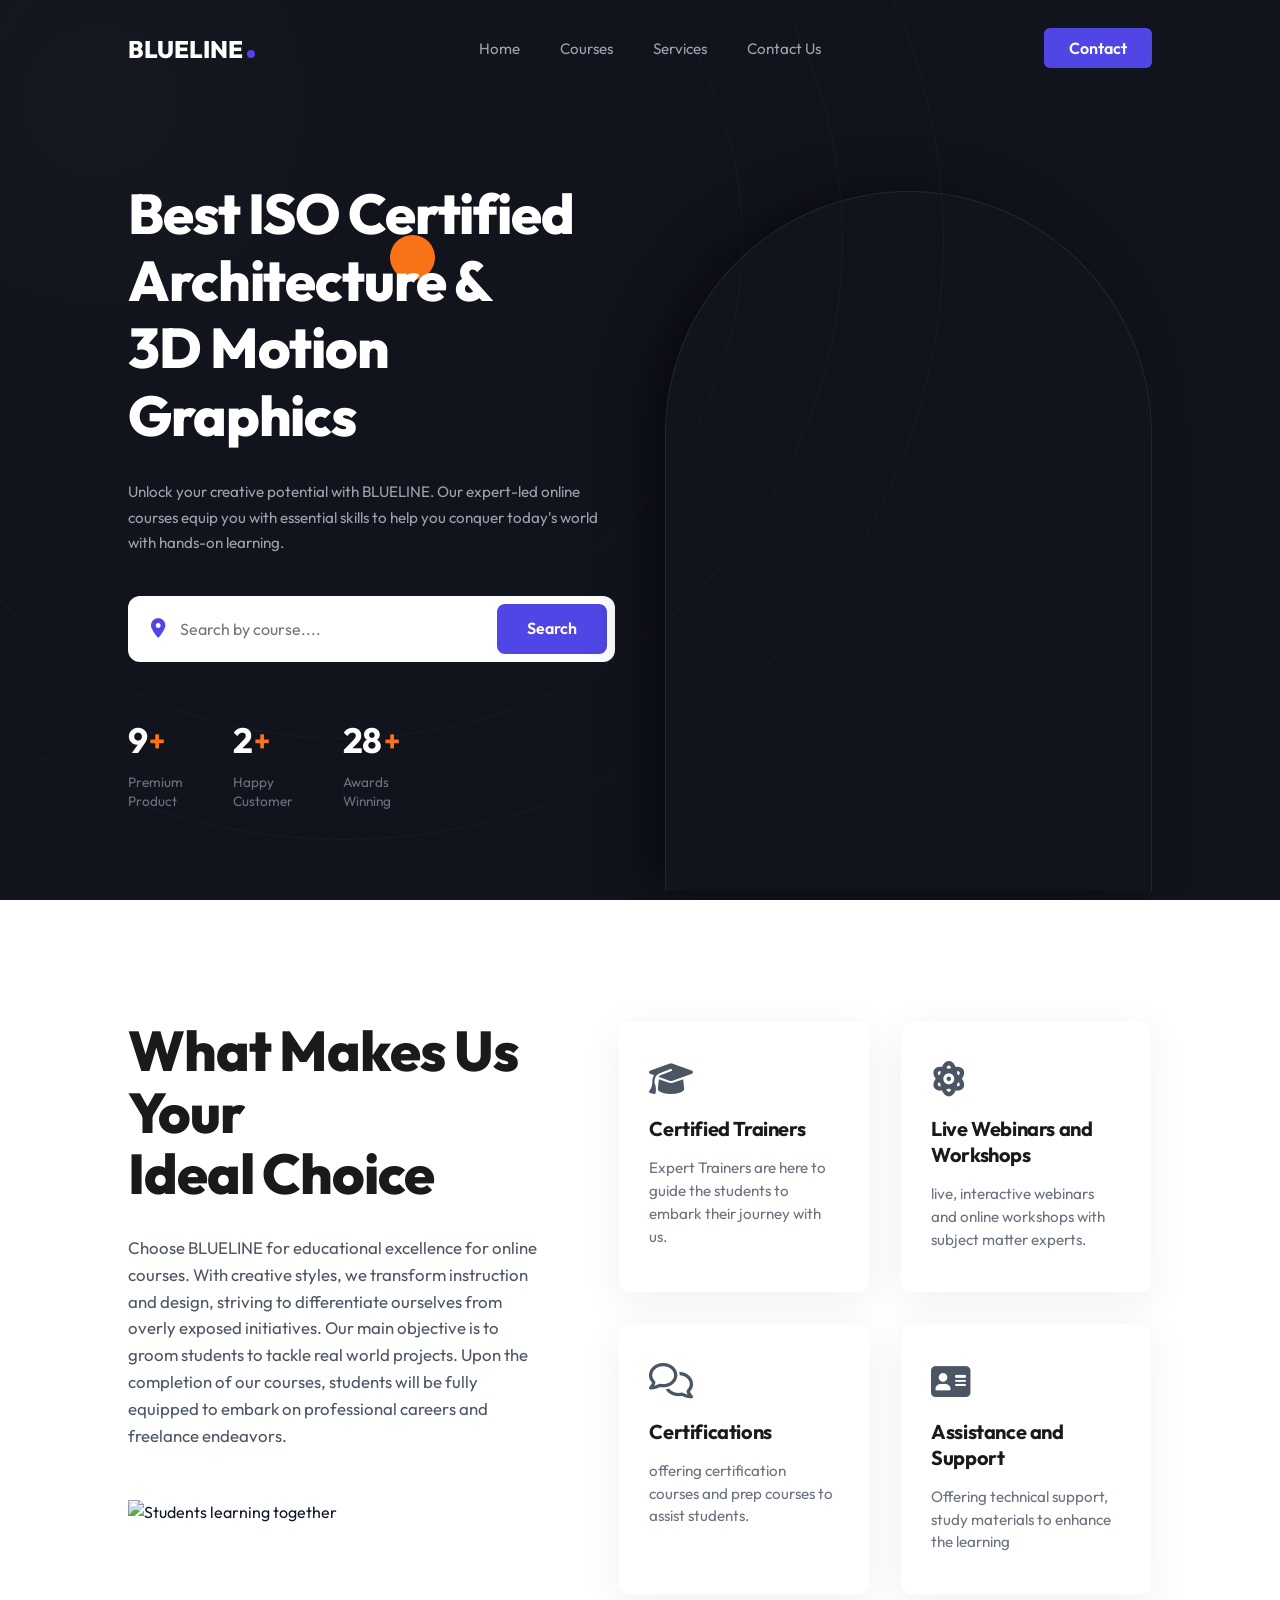
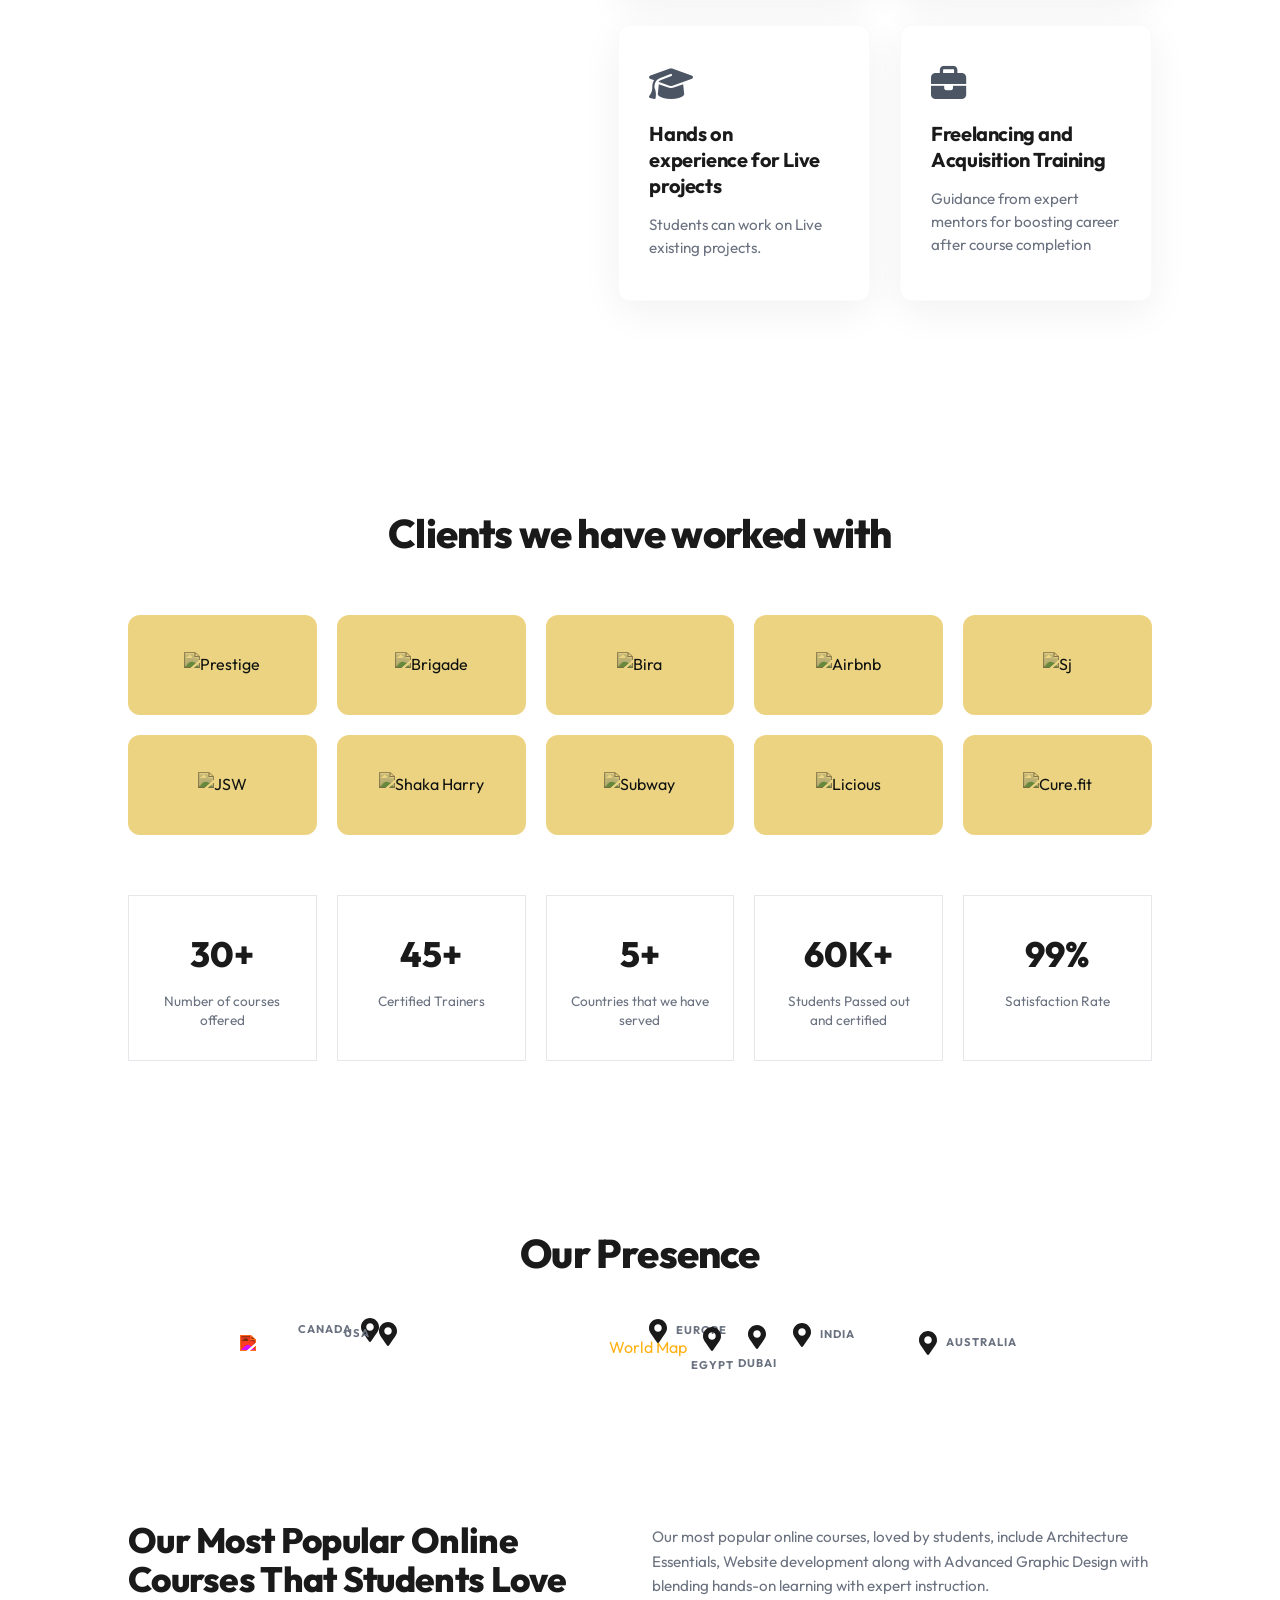
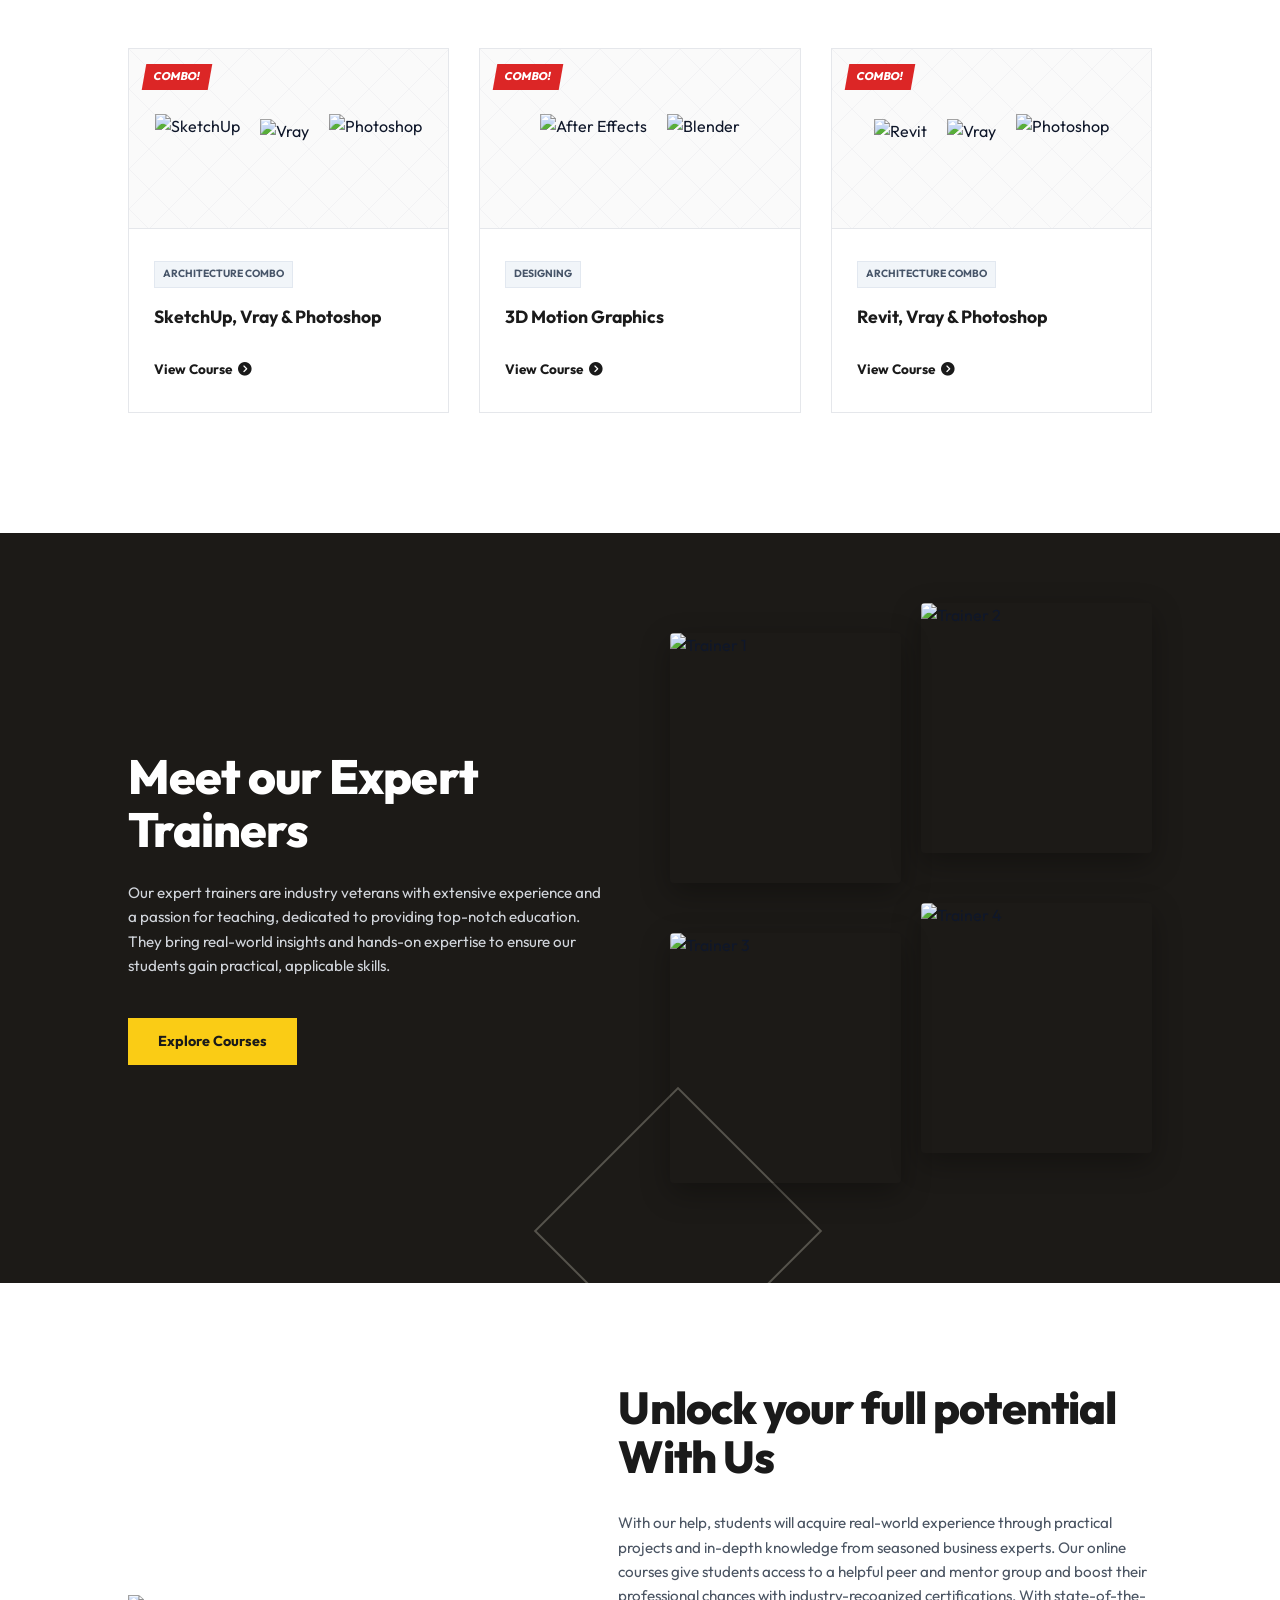
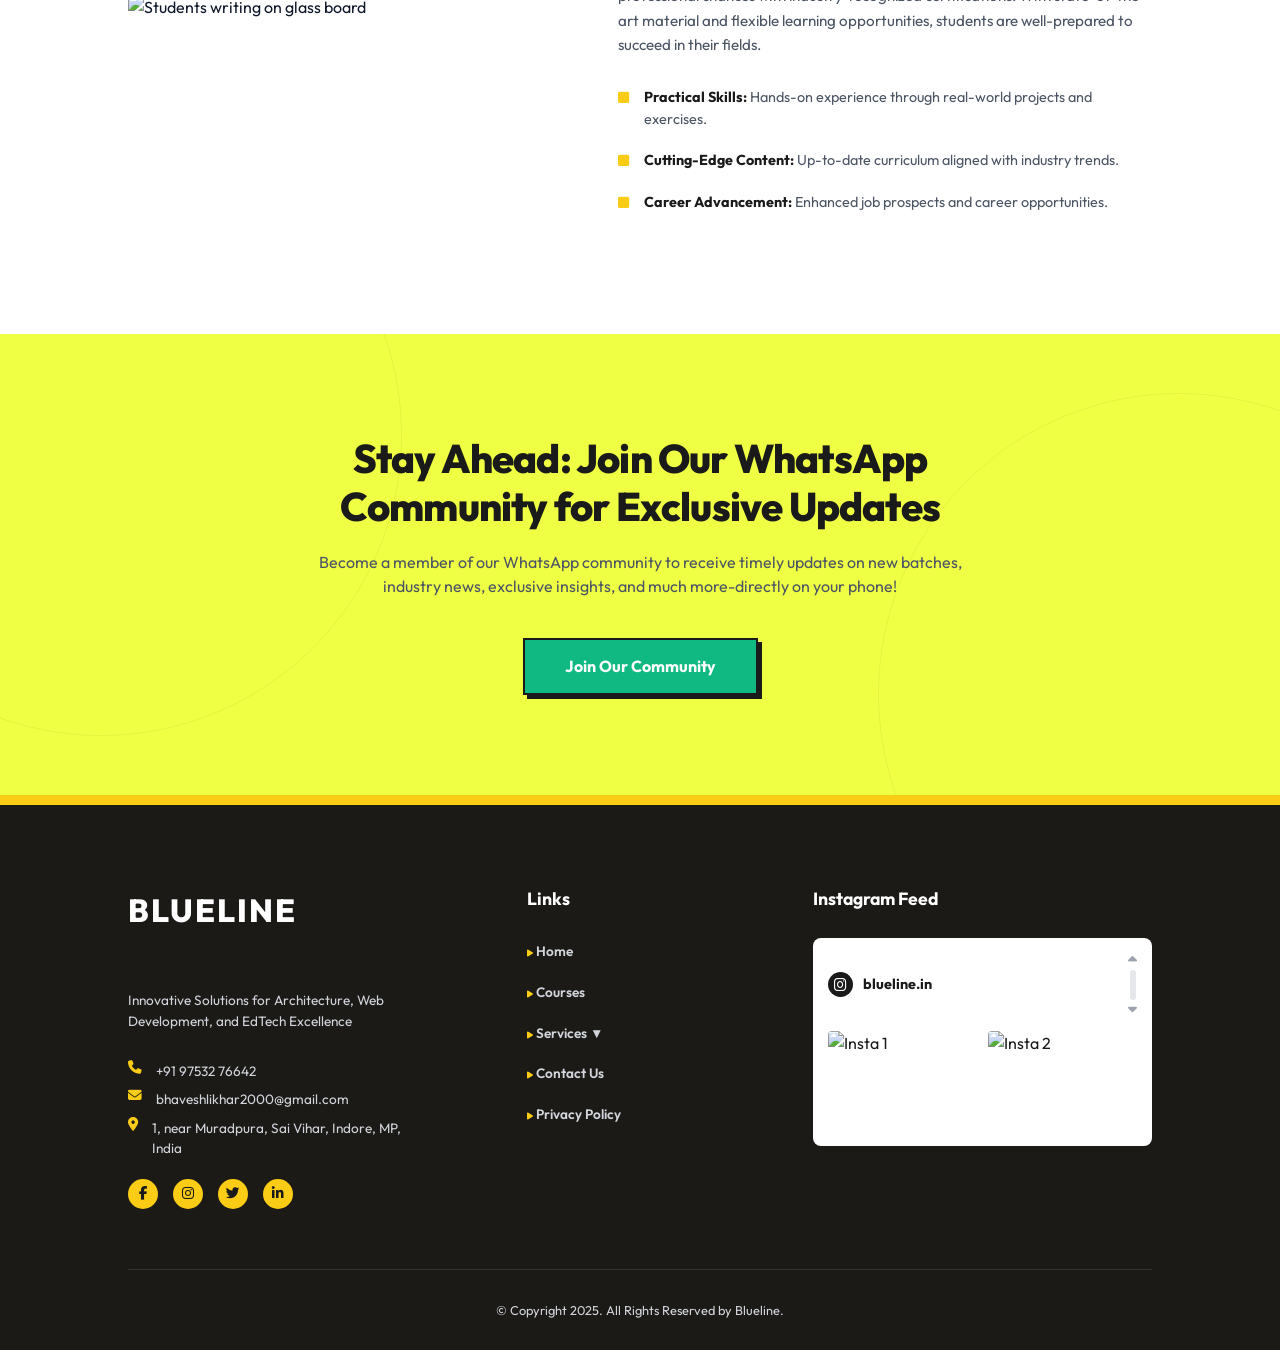
==== commit 38fda9ec: "Add rich animations - scroll reveals, stat counters, hover effects, page transitions" ====
--- a/index.html
+++ b/index.html
@@ -9,6 +9,7 @@
     <link rel="preconnect" href="https://fonts.gstatic.com" crossorigin>
     <link href="https://fonts.googleapis.com/css2?family=Outfit:wght@300;400;500;600;700;800&display=swap" rel="stylesheet">
     <link rel="stylesheet" href="https://cdnjs.cloudflare.com/ajax/libs/font-awesome/6.4.0/css/all.min.css">
+    <link rel="stylesheet" href="animations.css">
     <script src="https://cdnjs.cloudflare.com/ajax/libs/gsap/3.12.2/gsap.min.js"></script>
     <script src="https://cdnjs.cloudflare.com/ajax/libs/gsap/3.12.2/ScrollTrigger.min.js"></script>
 </head>
@@ -85,43 +86,43 @@
             </div>
             
             <!-- Right Content (Grid) -->
-            <div class="ideal-choice-grid">
-                <div class="ideal-card reveal">
+            <div class="ideal-choice-grid stagger-children">
+                <div class="ideal-card reveal reveal-up">
                     <div class="icon-wrap">
                         <i class="fa-solid fa-graduation-cap"></i>
                     </div>
                     <h3>Certified Trainers</h3>
                     <p>Expert Trainers are here to guide the students to embark their journey with us.</p>
                 </div>
-                <div class="ideal-card reveal">
+                <div class="ideal-card reveal reveal-up">
                     <div class="icon-wrap">
                         <i class="fa-solid fa-atom"></i>
                     </div>
                     <h3>Live Webinars and<br>Workshops</h3>
                     <p>live, interactive webinars and online workshops with subject matter experts.</p>
                 </div>
-                <div class="ideal-card reveal">
+                <div class="ideal-card reveal reveal-up">
                     <div class="icon-wrap">
                         <i class="fa-regular fa-comments"></i>
                     </div>
                     <h3>Certifications</h3>
                     <p>offering certification courses and prep courses to assist students.</p>
                 </div>
-                <div class="ideal-card reveal">
+                <div class="ideal-card reveal reveal-up">
                     <div class="icon-wrap">
                         <i class="fa-solid fa-address-card"></i>
                     </div>
                     <h3>Assistance and<br>Support</h3>
                     <p>Offering technical support, study materials to enhance the learning</p>
                 </div>
-                <div class="ideal-card reveal">
+                <div class="ideal-card reveal reveal-up">
                     <div class="icon-wrap">
                         <i class="fa-solid fa-graduation-cap"></i>
                     </div>
                     <h3>Hands on<br>experience for Live<br>projects</h3>
                     <p>Students can work on Live existing projects.</p>
                 </div>
-                <div class="ideal-card reveal">
+                <div class="ideal-card reveal reveal-up">
                     <div class="icon-wrap">
                         <i class="fa-solid fa-briefcase"></i>
                     </div>
@@ -188,13 +189,13 @@
     </section>
 
     <section class="popular-courses-section">
-        <div class="courses-header">
+        <div class="courses-header reveal-up">
             <h2 class="section-title" style="text-align: left; max-width: 600px;">Our Most Popular Online Courses That Students Love</h2>
             <p>Our most popular online courses, loved by students, include Architecture Essentials, Website development along with Advanced Graphic Design with blending hands-on learning with expert instruction.</p>
         </div>
         
-        <div class="courses-row">
-            <div class="course-col">
+        <div class="courses-row stagger-children">
+            <div class="course-col reveal-up">
                 <div class="course-visual">
                     <span class="combo-badge">COMBO!</span>
                     <div class="software-icons">
@@ -209,7 +210,7 @@
                     <a href="#" class="view-course">View Course <i class="fa-solid fa-circle-chevron-right"></i></a>
                 </div>
             </div>
-            <div class="course-col">
+            <div class="course-col reveal-up">
                 <div class="course-visual">
                     <span class="combo-badge">COMBO!</span>
                     <div class="software-icons">
@@ -223,7 +224,7 @@
                     <a href="#" class="view-course">View Course <i class="fa-solid fa-circle-chevron-right"></i></a>
                 </div>
             </div>
-            <div class="course-col">
+            <div class="course-col reveal-up">
                 <div class="course-visual">
                     <span class="combo-badge">COMBO!</span>
                     <div class="software-icons">
@@ -241,7 +242,7 @@
         </div>
     </section>
 
-    <div class="expert-trainers-section">
+    <div class="expert-trainers-section reveal-left">
         <div class="trainers-content">
             <h2>Meet our Expert<br>Trainers</h2>
             <p>Our expert trainers are industry veterans with extensive experience and a passion for teaching, dedicated to providing top-notch education. They bring real-world insights and hands-on expertise to ensure our students gain practical, applicable skills.</p>
@@ -257,7 +258,7 @@
 
     <section class="unlock-potential-section">
         <div class="unlock-container">
-            <div class="unlock-image-wrapper">
+            <div class="unlock-image-wrapper reveal-left">
                 <img src="https://images.unsplash.com/photo-1552664730-d307ca884978?auto=format&fit=crop&q=80&w=800" alt="Students writing on glass board">
             </div>
             <div class="unlock-content">
--- a/animations.css
+++ b/animations.css
@@ -0,0 +1,270 @@
+/* =============================================
+   BLUELINE ANIMATIONS & MOTION DESIGN
+   ============================================= */
+
+/* --- Keyframes --- */
+@keyframes fadeUp {
+    from { opacity: 0; transform: translateY(40px); }
+    to   { opacity: 1; transform: translateY(0); }
+}
+@keyframes fadeIn {
+    from { opacity: 0; }
+    to   { opacity: 1; }
+}
+@keyframes slideInLeft {
+    from { opacity: 0; transform: translateX(-60px); }
+    to   { opacity: 1; transform: translateX(0); }
+}
+@keyframes slideInRight {
+    from { opacity: 0; transform: translateX(60px); }
+    to   { opacity: 1; transform: translateX(0); }
+}
+@keyframes floatY {
+    0%, 100% { transform: translateY(0px); }
+    50%       { transform: translateY(-18px); }
+}
+@keyframes pulse {
+    0%, 100% { transform: scale(1); opacity: 0.9; }
+    50%       { transform: scale(1.2); opacity: 1; }
+}
+@keyframes borderPulse {
+    0%, 100% { box-shadow: 0 0 0 0 rgba(79, 70, 229, 0.5); }
+    50%       { box-shadow: 0 0 0 10px rgba(79, 70, 229, 0); }
+}
+@keyframes textGlow {
+    0%, 100% { text-shadow: 0 0 10px rgba(249, 115, 22, 0.3); }
+    50%       { text-shadow: 0 0 25px rgba(249, 115, 22, 0.9); }
+}
+@keyframes navSlideDown {
+    from { transform: translateY(-100%); opacity: 0; }
+    to   { transform: translateY(0); opacity: 1; }
+}
+@keyframes archFloat {
+    0%, 100% { transform: translateY(20px); }
+    50%       { transform: translateY(5px); }
+}
+@keyframes ringRotate {
+    from { transform: rotate(0deg); }
+    to   { transform: rotate(360deg); }
+}
+@keyframes dotBounce {
+    0%, 100% { transform: scale(1); }
+    50%       { transform: scale(1.4); }
+}
+
+/* --- Hero Entrance Animations --- */
+.h-navbar {
+    animation: navSlideDown 0.8s cubic-bezier(0.4, 0, 0.2, 1) 0.1s both;
+}
+.h-hero-left h1 {
+    animation: slideInLeft 0.9s cubic-bezier(0.4, 0, 0.2, 1) 0.3s both;
+}
+.h-hero-left > p {
+    animation: fadeUp 0.8s ease 0.55s both;
+}
+.h-search-box {
+    animation: fadeUp 0.8s ease 0.75s both;
+}
+.h-stats {
+    animation: fadeUp 0.8s ease 0.95s both;
+}
+.h-arch-image {
+    animation: slideInRight 1s cubic-bezier(0.4, 0, 0.2, 1) 0.4s both, archFloat 5s ease-in-out 1.4s infinite;
+}
+
+/* --- Floating Orange Circle --- */
+.h-orange-circle-bg {
+    animation: pulse 3s ease-in-out infinite;
+}
+
+/* --- Logo dot bounce --- */
+.h-dot {
+    animation: dotBounce 2s ease-in-out infinite;
+}
+
+/* --- Arch Image hover --- */
+.h-arch-image {
+    transition: box-shadow 0.4s ease;
+}
+.h-arch-image:hover {
+    box-shadow: -30px 10px 70px rgba(0,0,0,0.7);
+}
+
+/* --- Scroll Reveal Classes (toggled by JS) --- */
+.reveal-up {
+    opacity: 0;
+    transform: translateY(50px);
+    transition: opacity 0.7s ease, transform 0.7s ease;
+}
+.reveal-up.visible {
+    opacity: 1;
+    transform: translateY(0);
+}
+.reveal-left {
+    opacity: 0;
+    transform: translateX(-50px);
+    transition: opacity 0.7s ease, transform 0.7s ease;
+}
+.reveal-left.visible {
+    opacity: 1;
+    transform: translateX(0);
+}
+.reveal-right {
+    opacity: 0;
+    transform: translateX(50px);
+    transition: opacity 0.7s ease, transform 0.7s ease;
+}
+.reveal-right.visible {
+    opacity: 1;
+    transform: translateX(0);
+}
+.reveal-scale {
+    opacity: 0;
+    transform: scale(0.88);
+    transition: opacity 0.6s ease, transform 0.6s ease;
+}
+.reveal-scale.visible {
+    opacity: 1;
+    transform: scale(1);
+}
+
+/* Stagger delays for grid children */
+.stagger-children > *:nth-child(1) { transition-delay: 0s; }
+.stagger-children > *:nth-child(2) { transition-delay: 0.1s; }
+.stagger-children > *:nth-child(3) { transition-delay: 0.2s; }
+.stagger-children > *:nth-child(4) { transition-delay: 0.3s; }
+.stagger-children > *:nth-child(5) { transition-delay: 0.4s; }
+.stagger-children > *:nth-child(6) { transition-delay: 0.5s; }
+
+/* --- Nav link underline slide --- */
+.h-nav-links a {
+    position: relative;
+}
+.h-nav-links a::after {
+    content: '';
+    position: absolute;
+    bottom: -3px; left: 0;
+    width: 0; height: 2px;
+    background: #4f46e5;
+    transition: width 0.3s ease;
+}
+.h-nav-links a:hover::after { width: 100%; }
+
+/* --- Contact button pulse --- */
+.h-btn-contact {
+    animation: borderPulse 2.5s ease-in-out infinite;
+}
+
+/* --- Ideal Choice Cards Hover --- */
+.ideal-card {
+    transition: transform 0.35s ease, box-shadow 0.35s ease;
+}
+.ideal-card:hover {
+    transform: translateY(-10px) scale(1.03);
+    box-shadow: 0 24px 48px rgba(0,0,0,0.13);
+}
+.ideal-card .icon-wrap {
+    transition: transform 0.3s ease;
+}
+.ideal-card:hover .icon-wrap {
+    transform: rotate(12deg) scale(1.15);
+}
+
+/* --- Course Cards --- */
+.course-col {
+    transition: transform 0.3s ease, box-shadow 0.3s ease;
+}
+.course-col:hover {
+    transform: translateY(-8px);
+    box-shadow: 0 20px 45px rgba(0,0,0,0.18);
+}
+
+/* --- Stats hover glow --- */
+.h-stat-item {
+    transition: transform 0.3s ease;
+    cursor: default;
+}
+.h-stat-item:hover {
+    transform: translateY(-4px);
+}
+.h-stat-item:hover h3 {
+    animation: textGlow 1s ease infinite;
+}
+
+/* --- Search box focus ring --- */
+.h-search-box {
+    transition: box-shadow 0.3s ease, transform 0.3s ease;
+}
+.h-search-box:focus-within {
+    box-shadow: 0 0 0 3px rgba(79, 70, 229, 0.35);
+    transform: scale(1.01);
+}
+
+/* --- Trainer Images --- */
+.trainers-grid img {
+    transition: transform 0.4s ease, box-shadow 0.4s ease;
+    cursor: pointer;
+}
+.trainers-grid img:hover {
+    transform: scale(1.07) rotate(-1deg);
+    box-shadow: 0 25px 55px rgba(0,0,0,0.45);
+    position: relative;
+    z-index: 5;
+}
+
+/* --- Client Logos --- */
+.client-logo {
+    transition: transform 0.3s ease, filter 0.3s ease;
+    filter: grayscale(40%);
+}
+.client-logo:hover {
+    transform: scale(1.1);
+    filter: grayscale(0%);
+}
+
+/* --- WhatsApp Button --- */
+.whatsapp-btn {
+    transition: transform 0.3s ease, box-shadow 0.3s ease;
+}
+.whatsapp-btn:hover {
+    transform: translateY(-5px) scale(1.05);
+    box-shadow: 0 16px 40px rgba(37, 211, 102, 0.5);
+}
+
+/* --- Social icons spin --- */
+.social-links a {
+    transition: transform 0.3s ease, background 0.3s ease;
+}
+.social-links a:hover {
+    transform: rotate(15deg) scale(1.2);
+}
+
+/* --- Explore / CTA buttons --- */
+.explore-btn, .h-btn-search, .btn-lomos-solid {
+    transition: transform 0.3s ease, box-shadow 0.3s ease;
+}
+.explore-btn:hover, .h-btn-search:hover, .btn-lomos-solid:hover {
+    transform: translateY(-3px);
+    box-shadow: 0 12px 28px rgba(0,0,0,0.25);
+}
+
+/* --- View Course link arrow --- */
+.view-course {
+    transition: gap 0.3s ease, color 0.3s ease;
+    display: inline-flex;
+    align-items: center;
+    gap: 6px;
+}
+.view-course:hover {
+    gap: 12px;
+}
+
+/* --- Page fade in --- */
+body {
+    animation: fadeIn 0.5s ease forwards;
+}
+
+/* --- Smooth scroll behaviour --- */
+html {
+    scroll-behavior: smooth;
+}
